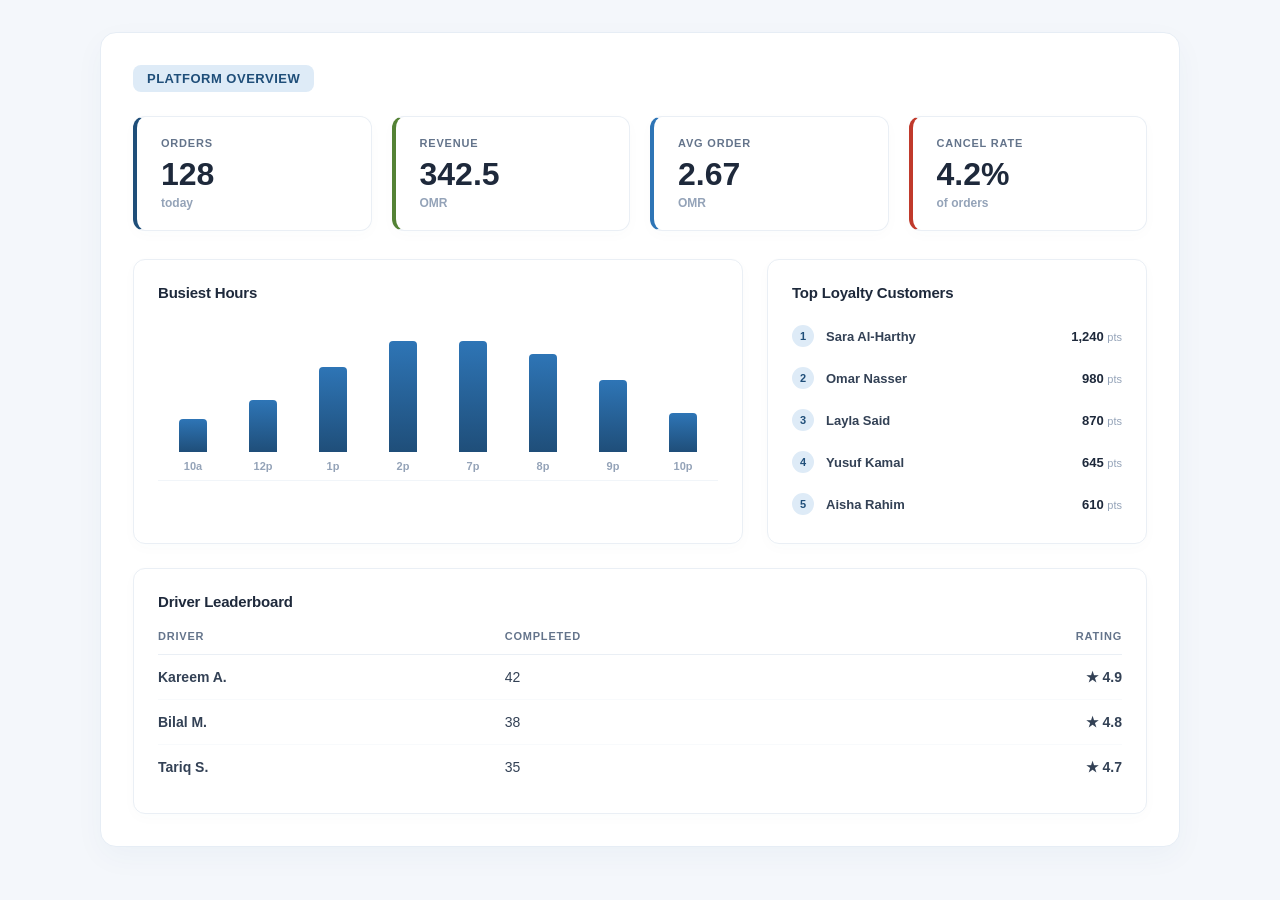
==== HTML/admin.html @ c87cc89e "adding html and css file" ====
<!DOCTYPE html>
<html lang="en">
<head>
    <meta charset="UTF-8">
    <meta name="viewport" content="width=device-width, initial-scale=1.0">
    <title>Admin Dashboard - Codeline Eats</title>
    <link rel="stylesheet" href="style.css">
</head>
<body class="admin-body">


    <main class="container admin-container">
        <div class="endpoint-badge">Platform Overview</div>
        <section class="metrics-grid">
            <div class="metric-card metric-card--orders">
                <span class="metric-title">ORDERS</span>
                <div class="metric-value-row">
                    <span class="metric-number">128</span>
                </div>
                <span class="metric-sub">today</span>
            </div>

            <div class="metric-card metric-card--revenue">
                <span class="metric-title">REVENUE</span>
                <div class="metric-value-row">
                    <span class="metric-number">342.5</span>
                </div>
                <span class="metric-sub">OMR</span>
            </div>

            <div class="metric-card metric-card--avg">
                <span class="metric-title">AVG ORDER</span>
                <div class="metric-value-row">
                    <span class="metric-number">2.67</span>
                </div>
                <span class="metric-sub">OMR</span>
            </div>

            <div class="metric-card metric-card--cancel">
                <span class="metric-title">CANCEL RATE</span>
                <div class="metric-value-row">
                    <span class="metric-number">4.2%</span>
                </div>
                <span class="metric-sub">of orders</span>
            </div>
        </section>

        <section class="dashboard-mid-grid">
            
            <div class="admin-panel busiest-panel">
                <h3 class="panel-title">Busiest Hours</h3>
                <div class="bar-chart-container">
                    <div class="bar-column">
                        <div class="bar-fill" style="height: 25%;"></div>
                        <span class="bar-label">10a</span>
                    </div>
                    <div class="bar-column">
                        <div class="bar-fill" style="height: 40%;"></div>
                        <span class="bar-label">12p</span>
                    </div>
                    <div class="bar-column">
                        <div class="bar-fill" style="height: 65%;"></div>
                        <span class="bar-label">1p</span>
                    </div>
                    <div class="bar-column">
                        <div class="bar-fill" style="height: 85%;"></div>
                        <span class="bar-label">2p</span>
                    </div>
                    <div class="bar-column">
                        <div class="bar-fill" style="height: 90%;"></div>
                        <span class="bar-label">7p</span>
                    </div>
                    <div class="bar-column">
                        <div class="bar-fill" style="height: 75%;"></div>
                        <span class="bar-label">8p</span>
                    </div>
                    <div class="bar-column">
                        <div class="bar-fill" style="height: 55%;"></div>
                        <span class="bar-label">9p</span>
                    </div>
                    <div class="bar-column">
                        <div class="bar-fill" style="height: 30%;"></div>
                        <span class="bar-label">10p</span>
                    </div>
                </div>
            </div>

            <div class="admin-panel loyalty-panel">
                <h3 class="panel-title">Top Loyalty Customers</h3>
                <ul class="loyalty-list">
                    <li class="loyalty-row">
                        <div class="customer-info">
                            <span class="rank-badge">1</span>
                            <span class="customer-name">Sara Al-Harthy</span>
                        </div>
                        <span class="loyalty-points">1,240 <span class="pts-lbl">pts</span></span>
                    </li>
                    <li class="loyalty-row">
                        <div class="customer-info">
                            <span class="rank-badge">2</span>
                            <span class="customer-name">Omar Nasser</span>
                        </div>
                        <span class="loyalty-points">980 <span class="pts-lbl">pts</span></span>
                    </li>
                    <li class="loyalty-row">
                        <div class="customer-info">
                            <span class="rank-badge">3</span>
                            <span class="customer-name">Layla Said</span>
                        </div>
                        <span class="loyalty-points">870 <span class="pts-lbl">pts</span></span>
                    </li>
                    <li class="loyalty-row">
                        <div class="customer-info">
                            <span class="rank-badge">4</span>
                            <span class="customer-name">Yusuf Kamal</span>
                        </div>
                        <span class="loyalty-points">645 <span class="pts-lbl">pts</span></span>
                    </li>
                    <li class="loyalty-row">
                        <div class="customer-info">
                            <span class="rank-badge">5</span>
                            <span class="customer-name">Aisha Rahim</span>
                        </div>
                        <span class="loyalty-points">610 <span class="pts-lbl">pts</span></span>
                    </li>
                </ul>
            </div>

        </section>

        <section class="admin-panel leaderboard-panel">
            <h3 class="panel-title">Driver Leaderboard</h3>
            <table class="leaderboard-table">
                <thead>
                    <tr>
                        <th>DRIVER</th>
                        <th>COMPLETED</th>
                        <th>RATING</th>
                    </tr>
                </thead>
                <tbody>
                    <tr>
                        <td class="driver-name-cell">Kareem A.</td>
                        <td>42</td>
                        <td class="rating-cell">★ 4.9</td>
                    </tr>
                    <tr>
                        <td class="driver-name-cell">Bilal M.</td>
                        <td>38</td>
                        <td class="rating-cell">★ 4.8</td>
                    </tr>
                    <tr>
                        <td class="driver-name-cell">Tariq S.</td>
                        <td>35</td>
                        <td class="rating-cell">★ 4.7</td>
                    </tr>
                </tbody>
            </table>
        </section>
    </main>

</body>
</html>
---- HTML/style.css ----
/* ==========================================================================
   CODELINE EATS - DESIGN TOKENS & CORE RESET
   ========================================================================== */
* { 
    box-sizing: border-box; 
    margin: 0; 
    padding: 0; 
    font-family: -apple-system, BlinkMacSystemFont, "Segoe UI", Roboto, sans-serif; 
}

:root {
    /* Color Palette Scale Alignment */
    --brand: #1F4E79;
    --brand-mid: #2E7586;
    --brand-tint: #DEEBF7;
    --accent: #C55A11;
    --success: #548235;
    --danger: #C0392B;
    --ink: #222222;
    --muted: #595959;
    --surface: #FFFFFF;
    --bg: #F4F7FB;

    /* Typographic Weights Scale */
    --fs-h1: 34px;
    --fs-h2: 26px;
    --fs-h3: 20px;
    --fs-body-lg: 16px;
    --fs-body: 14px;
    --fs-cap: 12px;

    /* Global Control Radii */
    --radius-lg: 16px;
    --radius: 12px;
    --radius-sm: 8px;
    --radius-pill: 999px;
}

body { 
    background-color: var(--bg); 
    color: var(--ink); 
    padding-bottom: 60px; 
}

.container { 
    max-width: 1200px; 
    margin: 0 auto; 
    padding: 0 20px; 
}

/* ==========================================================================
   HEADER BRAND BAR COMPONENT
   ========================================================================== */
.app-header { 
    background-color: var(--brand); 
    color: var(--surface); 
    padding: 16px 0; 
    box-shadow: 0 2px 8px rgba(0,0,0,0.1); 
}

.app-header__wrapper { 
    display: flex; 
    align-items: center; 
    justify-content: space-between; 
    gap: 20px; 
}

.app-header__brand { 
    display: flex; 
    align-items: center; 
    gap: 10px; 
}

.app-header__logo-icon { 
    font-size: var(--fs-h2); 
}

.app-header__title { 
    font-size: var(--fs-h3); 
    font-weight: 700; 
}

/* Header Contextual Search Elements */
.header-search-box { 
    position: relative; 
    flex: 1; 
    max-width: 480px; 
    display: flex; 
    align-items: center; 
}

.header-search-input { 
    width: 100%; 
    background: var(--surface); 
    border: none; 
    border-radius: var(--radius-sm); 
    padding: 12px 16px 12px 40px; 
    font-size: var(--fs-body); 
    color: var(--ink); 
}

.search-icon { 
    position: absolute; 
    left: 14px; 
    color: var(--muted); 
    font-size: var(--fs-body); 
}

.app-header__meta { 
    display: flex; 
    align-items: center; 
    gap: 20px; 
}

.location-badge { 
    display: flex; 
    align-items: center; 
    gap: 6px; 
    font-weight: 600; 
    font-size: var(--fs-body); 
}

.user-avatar { 
    width: 36px; 
    height: 36px; 
    background: rgba(255,255,255,0.2); 
    border-radius: var(--radius-pill); 
    display: flex; 
    align-items: center; 
    justify-content: center; 
    font-size: var(--fs-body-lg); 
}

/* ==========================================================================
   CUISINE CHIPS FILTER STRIP
   ========================================================================== */
.filters-container { 
    margin: 24px 0; 
}

.filters-row { 
    display: flex; 
    gap: 12px; 
    overflow-x: auto; 
    padding-bottom: 4px; 
}

.chip { 
    background: var(--surface); 
    color: var(--ink); 
    border: 1px solid #E0E6ED; 
    border-radius: var(--radius-pill); 
    padding: 8px 18px; 
    font-size: var(--fs-body); 
    font-weight: 500; 
    cursor: pointer; 
    white-space: nowrap; 
}

.chip--active { 
    background: var(--brand); 
    color: var(--surface); 
    border-color: var(--brand); 
    font-weight: 600; 
}

/* ==========================================================================
   RESTAURANT GRID & CARDS SYSTEM
   ========================================================================== */
.restaurant-grid { 
    display: grid; 
    grid-template-columns: repeat(auto-fill, minmax(260px, 1fr)); 
    gap: 24px; 
}

.restaurant-card { 
    background: var(--surface); 
    border-radius: var(--radius); 
    overflow: hidden; 
    border: 1px solid #E6EDF5; 
    display: flex; 
    flex-direction: column; 
    box-shadow: 0 4px 12px rgba(0,0,0,0.02); 
}

/* Diagonal Stripe Background Mockup Cover Visual Patterns */
.restaurant-card__cover { 
    height: 130px; 
    position: relative; 
    padding: 12px; 
    display: flex; 
    justify-content: flex-end; 
    align-items: flex-start; 
}

.pattern-coral {
    background: repeating-linear-gradient(45deg, #fceae8, #fceae8 10px, #fbe3e0 10px, #fbe3e0 20px);
}
.pattern-blue {
    background: repeating-linear-gradient(45deg, #eaf2f8, #eaf2f8 10px, #deebf7 10px, #deebf7 20px);
}
.pattern-tan {
    background: repeating-linear-gradient(45deg, #fbf5e8, #fbf5e8 10px, #f7ebd3 10px, #f7ebd3 20px);
}
.pattern-mint {
    background: repeating-linear-gradient(45deg, #ebf7f2, #ebf7f2 10px, #def2e8 10px, #def2e8 20px);
}
.pattern-green {
    background: repeating-linear-gradient(45deg, #edf7ec, #edf7ec 10px, #e2f0d9 10px, #e2f0d9 20px);
}

.status-badge { 
    font-size: var(--fs-cap); 
    font-weight: 600; 
    padding: 4px 10px; 
    border-radius: var(--radius-pill); 
}

.status-badge--open { 
    background-color: #E2F0D9; 
    color: var(--success); 
}

.status-badge--paused { 
    background-color: #EDEDED; 
    color: var(--muted); 
}

/* Card Content Details Layout */
.restaurant-card__body { 
    padding: 16px; 
    display: flex; 
    flex-direction: column; 
    flex: 1; 
}

.title-row { 
    display: flex; 
    justify-content: space-between; 
    align-items: center; 
    margin-bottom: 6px; 
}

.title-row h3 { 
    font-size: var(--fs-body-lg); 
    font-weight: 700; 
    color: var(--ink); 
}

.rating { 
    font-size: var(--fs-body); 
    font-weight: 600; 
    color: #F1C40F; 
}

.cuisine-tag { 
    background: var(--brand-tint); 
    color: var(--brand); 
    font-size: var(--fs-cap); 
    font-weight: 500; 
    padding: 2px 8px; 
    border-radius: var(--radius-pill); 
    width: fit-content; 
    margin-bottom: 16px; 
}

/* Metric Display Rows formatting */
.metrics-row { 
    display: flex; 
    gap: 24px; 
    margin-bottom: 16px; 
}

.metric-field { 
    display: flex; 
    flex-direction: column; 
}

.metric-label { 
    font-size: 11px; 
    color: var(--muted); 
    margin-bottom: 2px; 
}

.metric-value { 
    font-size: var(--fs-body); 
    font-weight: 700; 
    color: var(--ink); 
}

/* ==========================================================================
   BUTTONS & ACTION HANDLERS
   ========================================================================== */
.btn { 
    width: 100%; 
    border: none; 
    padding: 10px 0; 
    border-radius: var(--radius-sm); 
    font-size: var(--fs-body); 
    font-weight: 600; 
    text-align: center; 
    cursor: pointer; 
    text-decoration: none; 
    display: block; 
}

.btn--primary { 
    background-color: var(--brand); 
    color: var(--surface); 
}

.btn--disabled { 
    background-color: #EAECEE; 
    color: var(--muted); 
    cursor: not-allowed; 
}

/* ==========================================================================
   ADAPTIVE SCREEN RESPONSIVENESS MEDIA QUERIES
   ========================================================================== */
@media (max-width: 768px) {
    .app-header__wrapper { 
        flex-direction: column; 
        align-items: stretch; 
    }
    .header-search-box { 
        max-width: 100%; 
    }
}
/* ==========================================================================
   PAGE 2: MODERNIZED RESTAURANT MENU AND BASKET SUMMARY
   ========================================================================== */

/* 1. Header Information Context Block Elements Styling */
.menu-header {
    background-color: var(--surface);
    padding: 24px 0;
    border-bottom: 1px solid #EAEFF5;
    box-shadow: 0 4px 12px rgba(0, 0, 0, 0.01);
}

.menu-header__wrapper {
    display: flex;
    align-items: center;
    gap: var(--space-4);
}

.back-btn {
    width: 40px;
    height: 40px;
    background: var(--surface);
    border: 1px solid #E2E8F0;
    border-radius: var(--radius-sm);
    display: flex;
    align-items: center;
    justify-content: center;
    cursor: pointer;
    font-size: var(--fs-body-lg);
    font-weight: bold;
    color: var(--brand);
    transition: all 0.2s ease;
}

.back-btn:hover {
    background-color: var(--brand-tint);
    border-color: var(--brand);
    transform: translateX(-2px);
}

.restaurant-meta h1 {
    font-size: 24px;
    font-weight: 800;
    margin-bottom: 4px;
    color: var(--ink);
    letter-spacing: -0.5px;
}

.restaurant-meta p {
    font-size: var(--fs-body);
    color: var(--muted);
    font-weight: 500;
}

.star-rating {
    color: #FFB300;
    font-weight: 700;
}

/* 2. Workspace Layout Split Screen Grid */
.workspace-grid {
    display: grid;
    grid-template-columns: 1fr 380px;
    gap: var(--space-5);
    margin-top: 32px;
    align-items: start;
}

.section-title {
    font-size: var(--fs-cap);
    font-weight: 800;
    letter-spacing: 1.5px;
    color: var(--brand);
    margin-bottom: var(--space-4);
    text-transform: uppercase;
    position: relative;
    padding-left: 12px;
}

.section-title::before {
    content: '';
    position: absolute;
    left: 0;
    top: 2px;
    bottom: 2px;
    width: 3px;
    background-color: var(--brand);
    border-radius: var(--radius-pill);
}

/* 3. Horizontal Grid Combos Display Cards Layout */
.combos-grid {
    display: grid;
    grid-template-columns: repeat(2, 1fr);
    gap: var(--space-4);
    margin-bottom: 40px;
}

.combo-card {
    background: var(--surface);
    border: 1px solid #EAEFF5;
    border-radius: var(--radius-lg);
    padding: var(--space-4);
    display: flex;
    gap: var(--space-4);
    box-shadow: 0 4px 20px rgba(31, 78, 121, 0.02);
    transition: transform 0.2s ease, box-shadow 0.2s ease;
}

.combo-card:hover {
    transform: translateY(-2px);
    box-shadow: 0 6px 24px rgba(31, 78, 121, 0.06);
}

.item-thumb {
    width: 72px;
    height: 72px;
    border-radius: var(--radius);
    flex-shrink: 0;
}

.pattern-diagonal {
    background: repeating-linear-gradient(45deg, #FCEAE8, #FCEAE8 8px, #FADBD8 8px, #FADBD8 16px);
}

.pattern-tan {
    background: repeating-linear-gradient(45deg, #FBF5E8, #FBF5E8 8px, #F7EBD3 8px, #F7EBD3 16px);
}

.item-details {
    display: flex;
    flex-direction: column;
    flex-grow: 1;
}

.item-details h4 {
    font-size: 16px;
    font-weight: 700;
    color: var(--ink);
    margin-bottom: 4px;
}

.item-details p {
    font-size: 13px;
    color: var(--muted);
    margin-bottom: var(--space-3);
    line-height: 1.4;
    flex-grow: 1;
}

.price-row {
    display: flex;
    justify-content: space-between;
    align-items: center;
}

.price-tag {
    font-size: 16px;
    font-weight: 800;
    color: var(--accent);
}

.price-tag .currency {
    font-size: var(--fs-cap);
    font-weight: 500;
}

.btn-add {
    background: var(--brand-tint);
    color: var(--brand);
    border: 1px solid transparent;
    padding: 8px 16px;
    border-radius: var(--radius-sm);
    font-size: var(--fs-body);
    font-weight: 700;
    cursor: pointer;
    transition: all 0.2s ease;
}

.btn-add:hover {
    background-color: var(--brand);
    color: var(--surface);
    box-shadow: 0 4px 12px rgba(31, 78, 121, 0.15);
}

/* 4. Vertical List Stack Item Menu Component */
.menu-stack {
    display: flex;
    flex-direction: column;
    background-color: var(--surface);
    border-radius: var(--radius-lg);
    overflow: hidden;
    border: 1px solid #EAEFF5;
    box-shadow: 0 4px 20px rgba(31, 78, 121, 0.02);
}

.menu-row {
    padding: var(--space-4);
    display: flex;
    align-items: center;
    gap: var(--space-4);
    border-bottom: 1px solid #F1F5F9;
    transition: background-color 0.15s ease;
}

.menu-row:last-child {
    border-bottom: none;
}

.menu-row:hover {
    background-color: #FAFCFF;
}

.menu-row--disabled {
    background-color: #FAFAFA;
}

.menu-row--disabled .menu-row__info,
.menu-row--disabled .menu-row__price {
    opacity: 0.5;
}

.menu-row__thumb {
    width: 48px;
    height: 48px;
    border-radius: var(--radius-sm);
    background: repeating-linear-gradient(45deg, #EAF2F8, #EAF2F8 6px, #DEEBF7 6px, #DEEBF7 12px);
    flex-shrink: 0;
}

.menu-row__info {
    flex-grow: 1;
}

.menu-row__info h4 {
    font-size: 16px;
    font-weight: 700;
    color: var(--ink);
    margin-bottom: 4px;
    display: flex;
    align-items: center;
    gap: var(--space-2);
}

.menu-row__info p {
    font-size: 13px;
    color: var(--muted);
}

.veg-indicator {
    color: var(--success);
    font-size: 11px;
    font-weight: 700;
    background: #E2F0D9;
    padding: 2px 6px;
    border-radius: 4px;
}

.menu-row__price {
    font-size: 16px;
    font-weight: 800;
    color: var(--ink);
    text-align: right;
    min-width: 80px;
    font-variant-numeric: tabular-nums;
    margin-right: var(--space-2);
}

/* 5. Item Metric Adjustment Inline Stepper Component */
.stepper {
    display: flex;
    align-items: center;
    background: var(--brand);
    color: var(--surface);
    border-radius: var(--radius-sm);
    box-shadow: 0 4px 12px rgba(31, 78, 121, 0.2);
}

.stepper-btn {
    background: none;
    border: none;
    color: var(--surface);
    width: 32px;
    height: 36px;
    font-size: 16px;
    font-weight: bold;
    cursor: pointer;
    transition: background-color 0.2s ease;
}

.stepper-btn:hover {
    background-color: rgba(255, 255, 255, 0.15);
}

.stepper-value {
    font-size: var(--fs-body);
    font-weight: 700;
    min-width: 20px;
    text-align: center;
    font-variant-numeric: tabular-nums;
}

.btn-out {
    background: #F1F5F9;
    color: #94A3B8;
    border: none;
    padding: 8px 14px;
    border-radius: var(--radius-sm);
    font-size: var(--fs-cap);
    font-weight: 700;
    cursor: not-allowed;
}

/* 6. Premium Sidebar Basket Container Components */
.cart-card {
    background: var(--surface);
    border: 1px solid #EAEFF5;
    border-radius: var(--radius-lg);
    padding: var(--space-5);
    box-shadow: 0 10px 30px rgba(31, 78, 121, 0.04);
    position: sticky;
    top: 32px;
}

.cart-title-bar {
    display: flex;
    justify-content: space-between;
    align-items: center;
    margin-bottom: var(--space-4);
    padding-bottom: var(--space-3);
    border-bottom: 2px solid var(--bg);
}

.cart-title-bar h2 {
    font-size: 18px;
    font-weight: 800;
    color: var(--ink);
    letter-spacing: -0.3px;
}

.cart-count {
    background: var(--accent);
    color: var(--surface);
    font-size: var(--fs-cap);
    font-weight: 700;
    width: 22px;
    height: 22px;
    border-radius: var(--radius-pill);
    display: flex;
    align-items: center;
    justify-content: center;
}

.cart-items-list {
    display: flex;
    flex-direction: column;
    gap: var(--space-4);
    margin-bottom: var(--space-4);
}

.cart-line-row {
    display: flex;
    justify-content: space-between;
    align-items: center;
    font-size: var(--fs-body);
}

.cart-item-meta h5 {
    font-size: var(--fs-body-lg);
    font-weight: 700;
    color: var(--ink);
    margin-bottom: 2px;
}

.cart-item-meta p {
    font-size: var(--fs-cap);
    color: var(--muted);
    font-weight: 500;
}

.cart-qty-val {
    font-size: var(--fs-body);
    font-weight: 700;
    color: var(--brand);
    background-color: var(--brand-tint);
    padding: 2px 6px;
    border-radius: 4px;
    margin-right: var(--space-3);
    font-variant-numeric: tabular-nums;
}

.cart-line-total {
    font-size: var(--fs-body-lg);
    font-weight: 700;
    color: var(--ink);
    min-width: 65px;
    text-align: right;
    display: inline-block;
    font-variant-numeric: tabular-nums;
}

.summary-divider {
    border: none;
    border-top: 1px solid #E2E8F0;
    margin: var(--space-3) 0;
}

.summary-divider--dashed {
    border-top: 2px dashed #E2E8F0;
    margin: var(--space-4) 0;
}

.ledger-row {
    display: flex;
    justify-content: space-between;
    font-size: var(--fs-body);
    color: var(--muted);
    margin-bottom: var(--space-2);
    font-weight: 500;
}

.ledger-row span:last-child {
    font-variant-numeric: tabular-nums;
}

.ledger-row--total {
    font-size: var(--fs-body-lg);
    font-weight: 700;
    color: var(--ink);
    margin-top: var(--space-1);
}

.ledger-row--total .total-val {
    font-size: 20px;
    color: var(--ink);
    font-weight: 900;
    font-variant-numeric: tabular-nums;
}

.btn-order {
    width: 100%;
    background: var(--accent);
    color: var(--surface);
    border: none;
    padding: 16px 0;
    border-radius: var(--radius);
    font-size: 16px;
    font-weight: 700;
    cursor: pointer;
    margin-bottom: var(--space-3);
    box-shadow: 0 4px 14px rgba(197, 90, 17, 0.25);
    transition: all 0.2s ease;
}

.btn-order:hover {
    background-color: #A64B0E;
    transform: translateY(-1px);
    box-shadow: 0 6px 20px rgba(197, 90, 17, 0.35);
}

.btn-order:active {
    transform: translateY(1px);
}

.min-order-status {
    text-align: center;
    font-size: var(--fs-cap);
    font-weight: 700;
    color: var(--success);
    background-color: #E2F0D9;
    padding: 6px;
    border-radius: var(--radius-sm);
}

/* 7. Viewport Media Queries Layout Overrides */
@media (max-width: 992px) {
    .workspace-grid {
        grid-template-columns: 1fr;
        gap: var(--space-5);
    }
    .cart-card {
        position: static;
    }
}

@media (max-width: 576px) {
    .combos-grid {
        grid-template-columns: 1fr;
    }
    .menu-row {
        flex-wrap: wrap;
    }
    .stepper, .btn-add, .btn-out {
        margin-left: auto;
        margin-top: var(--space-2);
        width: 100%;
        justify-content: center;
    }
    .stepper-btn {
        flex-grow: 1;
    }
}

/* ==========================================================================
   PAGE 3: ORDER STATUS TRACKING SPECIFIC COMPONENTS
   ========================================================================== */

/* Main workspace context layout wrapper defaults alignment */
.tracking-body {
    background-color: #F4F7FB;
    padding: 40px 0;
}

.tracking-container {
    background: #FFFFFF;
    border-radius: 16px;
    border: 1px solid #E6EDF5;
    box-shadow: 0 10px 30px rgba(31, 78, 121, 0.04);
    padding: 0;
    overflow: hidden;
    max-width: 1000px;
}

/* 1. Header Profile & Timer Badge UI block */
.tracking-header {
    display: flex;
    justify-content: space-between;
    align-items: center;
    padding: 32px 40px;
    border-bottom: 1px solid #F1F5F9;
}

.order-id-label {
    font-size: 12px;
    font-weight: 700;
    color: #94A3B8;
    letter-spacing: 1px;
    display: block;
    margin-bottom: 4px;
}

.restaurant-name {
    font-size: 28px;
    font-weight: 800;
    color: #1F4E79;
    letter-spacing: -0.5px;
}

/* ETA Timer Count Display Card block */
.eta-badge {
    background-color: #DEEBF7;
    border-radius: 12px;
    padding: 12px 24px;
    text-align: center;
    min-width: 140px;
}

.eta-label {
    font-size: 11px;
    font-weight: 700;
    color: #1F4E79;
    letter-spacing: 0.5px;
    display: block;
    margin-bottom: 2px;
}

.eta-timer {
    font-size: 32px;
    font-weight: 800;
    color: #1F4E79;
    font-variant-numeric: tabular-nums;
    line-height: 1.1;
}

/* 2. Horizontal Timeline Track Sequence Elements UI rules */
.timeline-container {
    padding: 50px 60px 40px 60px;
    position: relative;
    border-bottom: 1px solid #F1F5F9;
}

.timeline-progress-line {
    position: absolute;
    top: 62px;
    left: 110px;
    right: 110px;
    height: 4px;
    background-color: #E2E8F0;
    z-index: 1;
    border-radius: 2px;
}

.timeline-progress-fill {
    position: absolute;
    top: 0;
    left: 0;
    height: 100%;
    background-color: #1F4E79;
    border-radius: 2px;
}

.timeline-steps-wrapper {
    display: flex;
    justify-content: space-between;
    position: relative;
    z-index: 2;
}

.timeline-node {
    display: flex;
    flex-direction: column;
    align-items: center;
    text-align: center;
    width: 120px;
}

.node-circle {
    width: 28px;
    height: 28px;
    border-radius: 50%;
    background-color: #FFFFFF;
    border: 4px solid #D1D5DB;
    margin-bottom: 12px;
    transition: all 0.3s ease;
}

.node-label {
    font-size: 12px;
    font-weight: 700;
    color: #64748B;
    margin-bottom: 4px;
    letter-spacing: 0.3px;
}

.node-time {
    font-size: 12px;
    font-weight: 500;
    color: #94A3B8;
}

/* Timeline Custom Progressive Modifiers Node States */
.step--completed .node-circle {
    background-color: #1F4E79;
    border-color: #1F4E79;
}
.step--completed .node-label {
    color: #1F4E79;
}

.step--active .node-circle {
    background-color: #FFFFFF;
    border-color: #1F4E79;
    box-shadow: 0 0 0 4px rgba(31, 78, 121, 0.15);
}
.step--active .node-label {
    color: #1F4E79;
    font-weight: 800;
}

/* 3. Bottom Grid Row Matrix details formatting definitions */
.tracking-details-grid {
    display: grid;
    grid-template-columns: 1fr 1px 1fr;
    background-color: #FFFFFF;
}

/* Synthesizing the split grid vertical dividing line accurately */
.tracking-details-grid > .details-panel:first-child {
    border-right: 1px solid #F1F5F9;
}

.details-panel {
    padding: 40px;
}

.panel-heading {
    font-size: 12px;
    font-weight: 800;
    letter-spacing: 1px;
    color: #64748B;
    margin-bottom: 24px;
    text-transform: uppercase;
}

/* Left panel receipt rows details formatting */
.receipt-list {
    display: flex;
    flex-direction: column;
    gap: 16px;
    margin-bottom: 24px;
}

.receipt-row {
    display: flex;
    justify-content: space-between;
    font-size: 15px;
    font-weight: 500;
    color: #334155;
}

.qty-multiply {
    color: #94A3B8;
    font-size: 13px;
    margin-left: 4px;
}

.item-cost {
    font-weight: 700;
    color: #1E293B;
    font-variant-numeric: tabular-nums;
}

.receipt-total-row {
    display: flex;
    justify-content: space-between;
    align-items: center;
    padding-top: 20px;
    border-top: 1px dashed #E2E8F0;
    font-size: 16px;
    font-weight: 800;
    color: #1E293B;
}

.total-currency {
    font-size: 18px;
    font-weight: 900;
    color: #1F4E79;
}

/* Right Panel Driver specific metadata rules */
.driver-profile-card {
    display: flex;
    align-items: center;
    gap: 16px;
    margin-bottom: 28px;
}

.driver-avatar-placeholder {
    width: 48px;
    height: 48px;
    background-color: #DEEBF7;
    border-radius: 50%;
    display: flex;
    align-items: center;
    justify-content: center;
    font-size: 22px;
}

.driver-info-meta h4 {
    font-size: 16px;
    font-weight: 700;
    color: #1E293B;
    margin-bottom: 2px;
}

.vehicle-plate {
    font-size: 13px;
    font-weight: 600;
    color: #64748B;
}

.driver-status-row {
    display: flex;
    align-items: center;
    gap: 16px;
    font-size: 14px;
    font-weight: 600;
    color: #64748B;
}

.badge-status-pill {
    background-color: #DEEBF7;
    color: #1F4E79;
    padding: 6px 16px;
    border-radius: 20px;
    font-size: 13px;
    font-weight: 700;
}

/* Responsive Overrides Media Viewports query layers */
@media (max-width: 768px) {
    .tracking-details-grid {
        grid-template-columns: 1fr;
    }
    .tracking-details-grid > .details-panel:first-child {
        border-right: none;
        border-bottom: 1px solid #F1F5F9;
    }
    .timeline-container {
        padding: 40px 20px;
    }
    .timeline-progress-line {
        left: 50px;
        right: 50px;
    }
    .timeline-node {
        width: 80px;
    }
    .node-label {
        font-size: 10px;
    }
    .tracking-header {
        flex-direction: column;
        align-items: flex-start;
        gap: 16px;
    }
    .eta-badge {
        width: 100%;
    }
}

/* ==========================================================================
   ADMIN DASHBOARD SPECIFIC COMPONENTS
   ========================================================================== */

.admin-body {
    background-color: #F4F7FB;
    padding: 32px 0;
}

.admin-container {
    background: #FFFFFF;
    border-radius: 16px;
    border: 1px solid #E6EDF5;
    box-shadow: 0 10px 30px rgba(31, 78, 121, 0.04);
    padding: 32px;
    max-width: 1100px;
}

/* 1. Metrics Grid (Top 4 Cards) */
.metrics-grid {
    display: grid;
    grid-template-columns: repeat(4, 1fr);
    gap: 20px;
    margin-bottom: 28px;
}

.metric-card {
    background: #FFFFFF;
    border: 1px solid #EAEFF5;
    border-radius: 12px;
    padding: 20px 24px;
    box-shadow: 0 4px 15px rgba(31, 78, 121, 0.02);
    border-left-width: 4px;
}

.metric-card--orders { border-left-color: #1F4E79; }
.metric-card--revenue { border-left-color: #548235; }
.metric-card--avg { border-left-color: #2E75B6; }
.metric-card--cancel { border-left-color: #C0392B; }

.metric-title {
    font-size: 11px;
    font-weight: 800;
    color: #64748B;
    letter-spacing: 0.8px;
    display: block;
    margin-bottom: 8px;
}

.metric-value-row {
    display: flex;
    align-items: baseline;
    gap: 6px;
}

.metric-number {
    font-size: 32px;
    font-weight: 900;
    color: #1E293B;
    line-height: 1.1;
    font-variant-numeric: tabular-nums;
}

.metric-sub {
    font-size: 12px;
    font-weight: 600;
    color: #94A3B8;
    margin-top: 4px;
    display: block;
}

/* 2. Middle Grid (Busiest Hours & Loyalty) */
.dashboard-mid-grid {
    display: grid;
    grid-template-columns: 1fr 380px;
    gap: 24px;
    margin-bottom: 24px;
}

.admin-panel {
    background: #FFFFFF;
    border: 1px solid #EAEFF5;
    border-radius: 12px;
    padding: 24px;
    box-shadow: 0 4px 15px rgba(31, 78, 121, 0.02);
}

.panel-title {
    font-size: 15px;
    font-weight: 800;
    color: #1E293B;
    margin-bottom: 20px;
    letter-spacing: -0.2px;
}

/* Bar Chart Styles */
.bar-chart-container {
    display: flex;
    justify-content: space-between;
    align-items: flex-end;
    height: 160px;
    padding-top: 20px;
    padding-bottom: 8px;
    border-bottom: 1px solid #F1F5F9;
}

.bar-column {
    display: flex;
    flex-direction: column;
    align-items: center;
    flex: 1;
    height: 100%;
    justify-content: flex-end;
}

.bar-fill {
    width: 28px;
    background: linear-gradient(180deg, #2E75B6 0%, #1F4E79 100%);
    border-radius: 4px 4px 0 0;
    transition: height 0.3s ease;
}

.bar-label {
    font-size: 11px;
    font-weight: 600;
    color: #94A3B8;
    margin-top: 8px;
}

/* Top Loyalty Customers List */
.loyalty-list {
    display: flex;
    flex-direction: column;
    gap: 12px;
    list-style: none;
    padding: 0;
    margin: 0;
}

.loyalty-row {
    display: flex;
    justify-content: space-between;
    align-items: center;
    font-size: 13px;
    padding: 4px 0;
}

.customer-info {
    display: flex;
    align-items: center;
    gap: 12px;
}

.rank-badge {
    width: 22px;
    height: 22px;
    background-color: #DEEBF7;
    color: #1F4E79;
    border-radius: 50%;
    font-size: 11px;
    font-weight: 700;
    display: flex;
    align-items: center;
    justify-content: center;
}

.customer-name {
    font-weight: 700;
    color: #334155;
}

.loyalty-points {
    font-weight: 800;
    color: #1E293B;
    font-variant-numeric: tabular-nums;
}

.pts-lbl {
    font-size: 11px;
    font-weight: 500;
    color: #94A3B8;
}

/* 3. Driver Leaderboard Table */
.leaderboard-table {
    width: 100%;
    border-collapse: collapse;
}

.leaderboard-table th {
    font-size: 11px;
    font-weight: 800;
    color: #64748B;
    letter-spacing: 0.8px;
    text-align: left;
    padding-bottom: 12px;
    border-bottom: 1px solid #EAEFF5;
}

.leaderboard-table th:nth-child(2),
.leaderboard-table td:nth-child(2) {
    text-align: left;
}

.leaderboard-table th:last-child,
.leaderboard-table td:last-child {
    text-align: right;
}

.leaderboard-table td {
    padding: 14px 0;
    font-size: 14px;
    border-bottom: 1px solid #F8FAFC;
    color: #334155;
}

.leaderboard-table tr:last-child td {
    border-bottom: none;
}

.driver-name-cell {
    font-weight: 700;
    color: #1E293B;
}

.rating-cell {
    color: #FFB300;
    font-weight: 700;
    font-variant-numeric: tabular-nums;
}

/* Responsive Viewports */
@media (max-width: 992px) {
    .metrics-grid {
        grid-template-columns: repeat(2, 1fr);
    }
    .dashboard-mid-grid {
        grid-template-columns: 1fr;
    }
}

@media (max-width: 576px) {
    .metrics-grid {
        grid-template-columns: 1fr;
    }
    .admin-container {
        padding: 16px;
    }
}

/* ==========================================================================
   ADMIN DASHBOARD CORE STYLES
   ========================================================================== */

.admin-body {
    background-color: #F4F7FB;
    font-family: system-ui, -apple-system, BlinkMacSystemFont, 'Segoe UI', Roboto, sans-serif;
    margin: 0;
    padding: 32px 0;
    color: #1E293B;
}

.container {
    width: 100%;
    max-width: 1080px;
    margin: 0 auto;
    padding: 0 16px;
    box-sizing: border-box;
}

.admin-container {
    background: #FFFFFF;
    border-radius: 16px;
    border: 1px solid #E6EDF5;
    box-shadow: 0 10px 30px rgba(31, 78, 121, 0.04);
    padding: 32px;
}

/* Endpoint / Context Badge */
.endpoint-badge {
    display: inline-block;
    background-color: #DEEBF7;
    color: #1F4E79;
    font-size: 13px;
    font-weight: 800;
    padding: 6px 14px;
    border-radius: 8px;
    letter-spacing: 0.5px;
    margin-bottom: 24px;
    text-transform: uppercase;
}

/* 1. Metrics Grid (Top 4 Cards) */
.metrics-grid {
    display: grid;
    grid-template-columns: repeat(4, 1fr);
    gap: 20px;
    margin-bottom: 28px;
}

.metric-card {
    background: #FFFFFF;
    border: 1px solid #EAEFF5;
    border-radius: 12px;
    padding: 20px 24px;
    box-shadow: 0 4px 15px rgba(31, 78, 121, 0.02);
    border-left-width: 4px;
    border-left-style: solid;
}

.metric-card--orders { border-left-color: #1F4E79; }
.metric-card--revenue { border-left-color: #548235; }
.metric-card--avg { border-left-color: #2E75B6; }
.metric-card--cancel { border-left-color: #C0392B; }

.metric-title {
    font-size: 11px;
    font-weight: 800;
    color: #64748B;
    letter-spacing: 0.8px;
    display: block;
    margin-bottom: 8px;
}

.metric-value-row {
    display: flex;
    align-items: baseline;
    gap: 6px;
}

.metric-number {
    font-size: 32px;
    font-weight: 900;
    color: #1E293B;
    line-height: 1.1;
    font-variant-numeric: tabular-nums;
}

.metric-sub {
    font-size: 12px;
    font-weight: 600;
    color: #94A3B8;
    margin-top: 4px;
    display: block;
}

/* 2. Middle Grid (Busiest Hours & Loyalty) */
.dashboard-mid-grid {
    display: grid;
    grid-template-columns: 1fr 380px;
    gap: 24px;
    margin-bottom: 24px;
}

.admin-panel {
    background: #FFFFFF;
    border: 1px solid #EAEFF5;
    border-radius: 12px;
    padding: 24px;
    box-shadow: 0 4px 15px rgba(31, 78, 121, 0.02);
}

.panel-title {
    font-size: 15px;
    font-weight: 800;
    color: #1E293B;
    margin-top: 0;
    margin-bottom: 20px;
    letter-spacing: -0.2px;
}

/* Bar Chart Styling */
.bar-chart-container {
    display: flex;
    justify-content: space-between;
    align-items: flex-end;
    height: 160px;
    padding-top: 20px;
    padding-bottom: 8px;
    border-bottom: 1px solid #F1F5F9;
}

.bar-column {
    display: flex;
    flex-direction: column;
    align-items: center;
    flex: 1;
    height: 100%;
    justify-content: flex-end;
}

.bar-fill {
    width: 28px;
    background: linear-gradient(180deg, #2E75B6 0%, #1F4E79 100%);
    border-radius: 4px 4px 0 0;
}

.bar-label {
    font-size: 11px;
    font-weight: 600;
    color: #94A3B8;
    margin-top: 8px;
}

/* Top Loyalty Customers List */
.loyalty-list {
    display: flex;
    flex-direction: column;
    gap: 12px;
    list-style: none;
    padding: 0;
    margin: 0;
}

.loyalty-row {
    display: flex;
    justify-content: space-between;
    align-items: center;
    font-size: 13px;
    padding: 4px 0;
}

.customer-info {
    display: flex;
    align-items: center;
    gap: 12px;
}

.rank-badge {
    width: 22px;
    height: 22px;
    background-color: #DEEBF7;
    color: #1F4E79;
    border-radius: 50%;
    font-size: 11px;
    font-weight: 700;
    display: flex;
    align-items: center;
    justify-content: center;
}

.customer-name {
    font-weight: 700;
    color: #334155;
}

.loyalty-points {
    font-weight: 800;
    color: #1E293B;
    font-variant-numeric: tabular-nums;
}

.pts-lbl {
    font-size: 11px;
    font-weight: 500;
    color: #94A3B8;
}

/* 3. Driver Leaderboard Table */
.leaderboard-table {
    width: 100%;
    border-collapse: collapse;
}

.leaderboard-table th {
    font-size: 11px;
    font-weight: 800;
    color: #64748B;
    letter-spacing: 0.8px;
    text-align: left;
    padding-bottom: 12px;
    border-bottom: 1px solid #EAEFF5;
}

.leaderboard-table th:nth-child(2),
.leaderboard-table td:nth-child(2) {
    text-align: left;
}

.leaderboard-table th:last-child,
.leaderboard-table td:last-child {
    text-align: right;
}

.leaderboard-table td {
    padding: 14px 0;
    font-size: 14px;
    border-bottom: 1px solid #F8FAFC;
    color: #334155;
}

.leaderboard-table tr:last-child td {
    border-bottom: none;
}

.driver-name-cell {
    font-weight: 700;
    color: #1E293B;
}

.rating-cell {
    color: #FFB300;
    font-weight: 700;
    font-variant-numeric: tabular-nums;
}

/* Responsive Viewports */
@media (max-width: 992px) {
    .metrics-grid {
        grid-template-columns: repeat(2, 1fr);
    }
    .dashboard-mid-grid {
        grid-template-columns: 1fr;
    }
}

@media (max-width: 576px) {
    .metrics-grid {
        grid-template-columns: 1fr;
    }
    .admin-container {
        padding: 16px;
    }
}
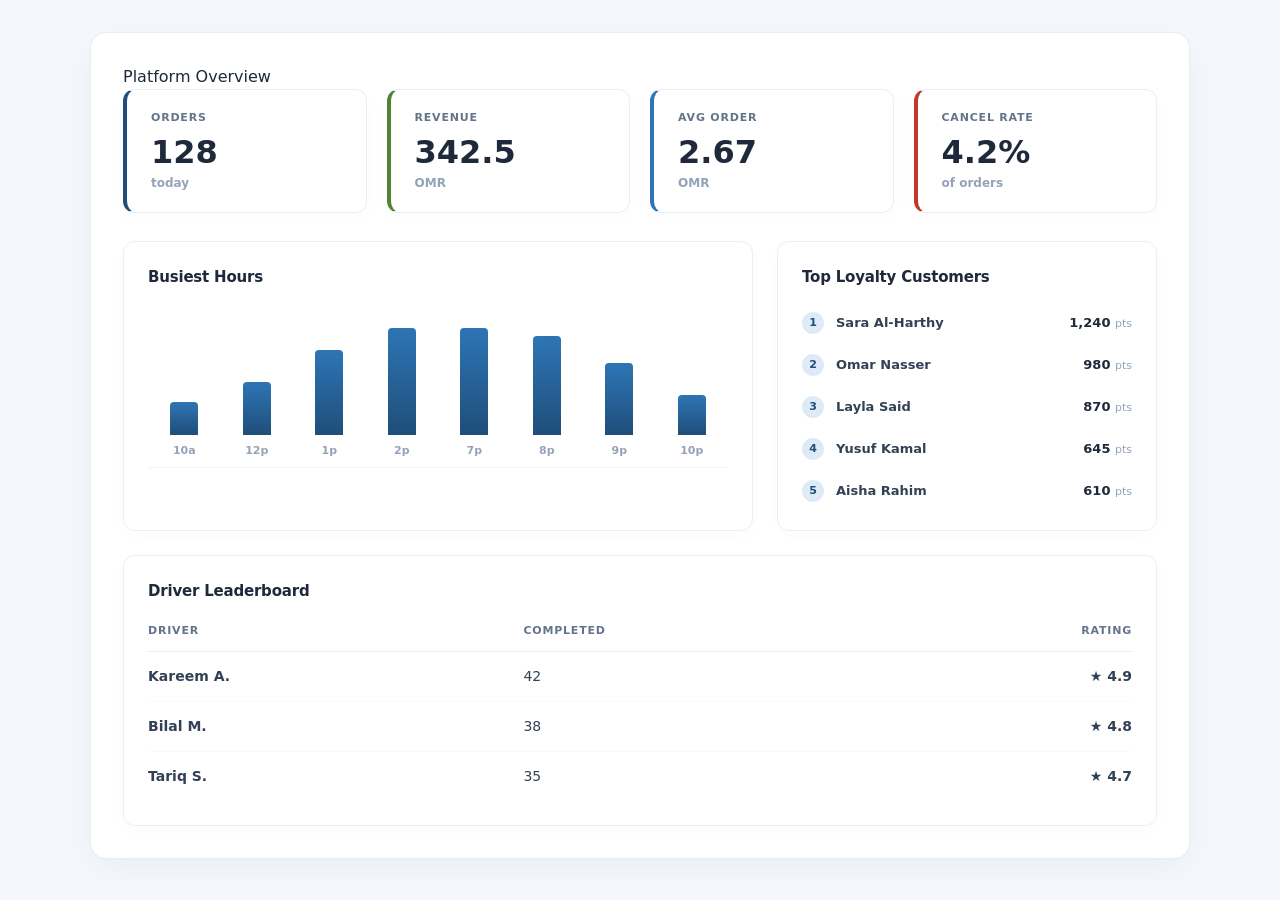
==== commit 54b9bf87: "adding html and css file" ====
--- a/HTML/admin.html
+++ b/HTML/admin.html
@@ -5,6 +5,7 @@
     <meta name="viewport" content="width=device-width, initial-scale=1.0">
     <title>Admin Dashboard - Codeline Eats</title>
     <link rel="stylesheet" href="style.css">
+    <script src="script.js" defer></script>
 </head>
 <body class="admin-body">
 
--- a/HTML/style.css
+++ b/HTML/style.css
@@ -1,337 +1,352 @@
+
+:root {
+    --brand: #1e3a8a;
+    --brand-tint: #eff6ff;
+    --surface: #ffffff;
+    --ink: #1f2937;
+    --muted: #6b7280;
+    --success: #22c55e;
+    --danger: #ef4444;
+    
+    /* Border Radius & Font Tokens */
+    --radius: 12px;
+    --radius-sm: 6px;
+    --radius-pill: 9999px;
+    --fs-h3: 1.5rem;
+    --fs-body-lg: 1.125rem;
+    --fs-body: 0.95rem;
+    --fs-cap: 0.75rem;
+}
+
+* {
+    box-sizing: border-box;
+    margin: 0;
+    padding: 0;
+}
+
+body {
+    font-family: system-ui, -apple-system, BlinkMacSystemFont, "Segoe UI", Roboto, Oxygen, Ubuntu, Cantarell, sans-serif;
+    background-color: var(--bg);
+    color: var(--ink);
+    line-height: 1.5;
+}
+
+.container {
+    max-width: 1120px;
+    margin: 0 auto;
+    padding: 0 var(--space-4);
+}
+
+/*Restaurant css*/
+
+.app-header {
+    background-color: var(--brand);
+    padding: 18px 0;
+    margin-bottom: 30px;
+    box-shadow: 0 4px 12px rgba(0, 0, 0, 0.08);
+}
+
+.app-header__wrapper {
+    display: flex;
+    justify-content: space-between;
+    align-items: center;
+    gap: 20px;
+}
+
+.app-header__brand {
+    display: flex;
+    align-items: center;
+    gap: 12px;
+}
+
+.brand-logo-img {
+    width: 40px;
+    height: 40px;
+    object-fit: contain;
+    display: block;
+}
+
+.app-header__title {
+    font-size: var(--fs-h3);
+    font-weight: 800;
+    color: var(--surface);
+    letter-spacing: -0.3px;
+    margin: 0;
+}
+
+/* Header Search Input */
+.header-search-box {
+    position: relative;
+    flex: 1;
+    max-width: 320px;
+}
+
+.search-icon {
+    position: absolute;
+    left: 12px;
+    top: 50%;
+    transform: translateY(-50%);
+    font-size: 14px;
+    opacity: 0.6;
+}
+
+.header-search-input {
+    width: 100%;
+    background-color: var(--surface);
+    border: none;
+    border-radius: var(--radius-pill);
+    padding: 9px 16px 9px 36px;
+    font-size: var(--fs-body);
+    color: var(--ink);
+    outline: none;
+}
+
+.app-header__meta {
+    display: flex;
+    align-items: center;
+    gap: 12px;
+}
+
+.location-badge {
+    font-size: var(--fs-body);
+    font-weight: 600;
+    color: #FFB300;
+}
+
+.user-avatar {
+    background: rgba(255, 255, 255, 0.15);
+    width: 36px;
+    height: 36px;
+    border-radius: 50%;
+    display: flex;
+    align-items: center;
+    justify-content: center;
+    color: var(--surface);
+}
+
+/*filltring*/
+.filters-container {
+    margin-bottom: 24px;
+}
+
+.filters-row {
+    display: flex;
+    gap: 10px;
+    flex-wrap: nowrap;
+    overflow-x: auto;
+    padding-bottom: 8px;
+    scrollbar-width: none;
+}
+.filters-row::-webkit-scrollbar {
+    display: none;
+}
+
+.chip {
+    background-color: var(--surface);
+    border: 1px solid #E1E8F0;
+    color: var(--brand);
+    padding: 8px 18px;
+    border-radius: var(--radius-pill);
+    font-size: var(--fs-body);
+    font-weight: 700;
+    cursor: pointer;
+    box-shadow: 0 2px 4px rgba(0,0,0,0.02);
+    transition: all 0.2s ease;
+    white-space: nowrap;
+}
+
+.chip--active, .chip:hover {
+    background-color: var(--brand);
+    color: var(--surface);
+    border-color: var(--brand);
+}
+
+
+.restaurant-grid {
+    display: grid;
+    /* Fluid calculation guarantees 1 to 3 column distribution seamlessly */
+    grid-template-columns: repeat(auto-fill, minmax(min(100%, 300px), 1fr));
+    gap: 20px;
+}
+
+/* Grid layout boundary constraint logic to prevent stretching paste 3 items wide */
+@media (min-width: 993px) {
+    .restaurant-grid {
+        grid-template-columns: repeat(3, 1fr);
+    }
+}
+
+.restaurant-card {
+    background-color: var(--surface);
+    border-radius: var(--radius);
+    overflow: hidden;
+    border: 1px solid #E6EDF5;
+    box-shadow: 0 4px 15px rgba(31, 78, 121, 0.04);
+    display: flex;
+    flex-direction: column;
+    transition: transform 0.25s ease, box-shadow 0.25s ease;
+}
+
+.restaurant-card:hover {
+    transform: translateY(-4px);
+    box-shadow: 0 10px 25px rgba(31, 78, 121, 0.08);
+}
+
+.restaurant-card__cover {
+    height: 110px;
+    position: relative;
+    padding: 10px;
+    display: flex;
+    justify-content: flex-end;
+    align-items: flex-start;
+}
+
+/* Grayscale rule logic implementation for inactive statuses */
+.restaurant-card--paused .restaurant-card__cover {
+    filter: grayscale(100%);
+    opacity: 0.6;
+}
+
+.pattern-coral { background: repeating-linear-gradient(45deg, #F2D5D5, #F2D5D5 10px, #EBB8B8 10px, #EBB8B8 20px); }
+.pattern-blue { background: repeating-linear-gradient(45deg, #D5E1F2, #D5E1F2 10px, #B8CCE8 10px, #B8CCE8 20px); }
+.pattern-tan { background: repeating-linear-gradient(45deg, #F5E8D0, #F5E8D0 10px, #E8D4B0 10px, #E8D4B0 20px); }
+.pattern-mint { background: repeating-linear-gradient(45deg, #D4EDDA, #D4EDDA 10px, #B8E2BE 10px, #B8E2BE 20px); }
+.pattern-green { background: repeating-linear-gradient(45deg, #D8F0DC, #D8F0DC 10px, #B5E0BC 10px, #B5E0BC 20px); }
+
+.status-badge {
+    font-size: var(--fs-cap);
+    font-weight: 800;
+    padding: 3px 10px;
+    border-radius: var(--radius-pill);
+    text-transform: uppercase;
+}
+.status-badge--open { background-color: rgba(255, 255, 255, 0.9); color: var(--success); }
+.status-badge--paused { background-color: rgba(255, 255, 255, 0.9); color: var(--muted); }
+
+.restaurant-card__body {
+    padding: 16px 20px 20px 20px;
+    display: flex;
+    flex-direction: column;
+    flex: 1;
+}
+
+.title-row {
+    display: flex;
+    justify-content: space-between;
+    align-items: baseline;
+    margin-bottom: 6px;
+}
+
+.title-row h3 {
+    font-size: var(--fs-body-lg);
+    font-weight: 800;
+    color: var(--ink);
+    margin: 0;
+}
+
+.rating {
+    font-size: var(--fs-body);
+    font-weight: 700;
+    color: #FFB300;
+}
+
+.cuisine-tag {
+    display: inline-block;
+    background-color: var(--brand-tint);
+    color: var(--brand);
+    font-size: 11px;
+    font-weight: 700;
+    padding: 2px 8px;
+    border-radius: 4px;
+    margin-bottom: 14px;
+    width: max-content;
+}
+
+/* Fixed Layout Behavior: Vertically stacked pricing metrics with captions underneath */
+.pricing-container {
+    margin-bottom: 16px;
+    font-size: var(--fs-body);
+    font-weight: 700;
+    color: var(--ink);
+}
+
+.min-order-caption {
+    font-size: var(--fs-cap);
+    color: var(--muted);
+    font-weight: 500;
+    margin-top: 2px;
+}
+
+/* Buttons */
+.btn {
+    width: 100%;
+    padding: 10px;
+    border-radius: var(--radius-sm);
+    font-size: var(--fs-body);
+    font-weight: 700;
+    border: none;
+    cursor: pointer;
+    text-align: center;
+    margin-top: auto;
+}
+
+.btn--primary {
+    background-color: var(--brand);
+    color: var(--surface);
+}
+
+.btn--disabled {
+    background-color: #E2E8F0;
+    color: var(--muted);
+    cursor: not-allowed;
+}
+
 /* ==========================================================================
-   CODELINE EATS - DESIGN TOKENS & CORE RESET
+   MANDATORY DEFINITION OF DONE ELEMENTS (Skeletons, Error, Empty State)
    ========================================================================== */
-* { 
-    box-sizing: border-box; 
-    margin: 0; 
-    padding: 0; 
-    font-family: -apple-system, BlinkMacSystemFont, "Segoe UI", Roboto, sans-serif; 
-}
-
-:root {
-    /* Color Palette Scale Alignment */
-    --brand: #1F4E79;
-    --brand-mid: #2E7586;
-    --brand-tint: #DEEBF7;
-    --accent: #C55A11;
-    --success: #548235;
-    --danger: #C0392B;
-    --ink: #222222;
-    --muted: #595959;
-    --surface: #FFFFFF;
-    --bg: #F4F7FB;
-
-    /* Typographic Weights Scale */
-    --fs-h1: 34px;
-    --fs-h2: 26px;
-    --fs-h3: 20px;
-    --fs-body-lg: 16px;
-    --fs-body: 14px;
-    --fs-cap: 12px;
-
-    /* Global Control Radii */
-    --radius-lg: 16px;
-    --radius: 12px;
-    --radius-sm: 8px;
-    --radius-pill: 999px;
-}
-
-body { 
-    background-color: var(--bg); 
-    color: var(--ink); 
-    padding-bottom: 60px; 
-}
-
-.container { 
-    max-width: 1200px; 
-    margin: 0 auto; 
-    padding: 0 20px; 
-}
-
-/* ==========================================================================
-   HEADER BRAND BAR COMPONENT
-   ========================================================================== */
-.app-header { 
-    background-color: var(--brand); 
-    color: var(--surface); 
-    padding: 16px 0; 
-    box-shadow: 0 2px 8px rgba(0,0,0,0.1); 
-}
-
-.app-header__wrapper { 
-    display: flex; 
-    align-items: center; 
-    justify-content: space-between; 
-    gap: 20px; 
-}
-
-.app-header__brand { 
-    display: flex; 
-    align-items: center; 
-    gap: 10px; 
-}
-
-.app-header__logo-icon { 
-    font-size: var(--fs-h2); 
-}
-
-.app-header__title { 
-    font-size: var(--fs-h3); 
-    font-weight: 700; 
-}
-
-/* Header Contextual Search Elements */
-.header-search-box { 
-    position: relative; 
-    flex: 1; 
-    max-width: 480px; 
-    display: flex; 
-    align-items: center; 
-}
-
-.header-search-input { 
-    width: 100%; 
-    background: var(--surface); 
-    border: none; 
-    border-radius: var(--radius-sm); 
-    padding: 12px 16px 12px 40px; 
-    font-size: var(--fs-body); 
-    color: var(--ink); 
-}
-
-.search-icon { 
-    position: absolute; 
-    left: 14px; 
-    color: var(--muted); 
-    font-size: var(--fs-body); 
-}
-
-.app-header__meta { 
-    display: flex; 
-    align-items: center; 
-    gap: 20px; 
-}
-
-.location-badge { 
-    display: flex; 
-    align-items: center; 
-    gap: 6px; 
-    font-weight: 600; 
-    font-size: var(--fs-body); 
-}
-
-.user-avatar { 
-    width: 36px; 
-    height: 36px; 
-    background: rgba(255,255,255,0.2); 
-    border-radius: var(--radius-pill); 
-    display: flex; 
-    align-items: center; 
-    justify-content: center; 
-    font-size: var(--fs-body-lg); 
-}
-
-/* ==========================================================================
-   CUISINE CHIPS FILTER STRIP
-   ========================================================================== */
-.filters-container { 
-    margin: 24px 0; 
-}
-
-.filters-row { 
-    display: flex; 
-    gap: 12px; 
-    overflow-x: auto; 
-    padding-bottom: 4px; 
-}
-
-.chip { 
-    background: var(--surface); 
-    color: var(--ink); 
-    border: 1px solid #E0E6ED; 
-    border-radius: var(--radius-pill); 
-    padding: 8px 18px; 
-    font-size: var(--fs-body); 
-    font-weight: 500; 
-    cursor: pointer; 
-    white-space: nowrap; 
-}
-
-.chip--active { 
-    background: var(--brand); 
-    color: var(--surface); 
-    border-color: var(--brand); 
-    font-weight: 600; 
-}
-
-/* ==========================================================================
-   RESTAURANT GRID & CARDS SYSTEM
-   ========================================================================== */
-.restaurant-grid { 
-    display: grid; 
-    grid-template-columns: repeat(auto-fill, minmax(260px, 1fr)); 
-    gap: 24px; 
-}
-
-.restaurant-card { 
-    background: var(--surface); 
-    border-radius: var(--radius); 
-    overflow: hidden; 
-    border: 1px solid #E6EDF5; 
-    display: flex; 
-    flex-direction: column; 
-    box-shadow: 0 4px 12px rgba(0,0,0,0.02); 
-}
-
-/* Diagonal Stripe Background Mockup Cover Visual Patterns */
-.restaurant-card__cover { 
-    height: 130px; 
-    position: relative; 
-    padding: 12px; 
-    display: flex; 
-    justify-content: flex-end; 
-    align-items: flex-start; 
-}
-
-.pattern-coral {
-    background: repeating-linear-gradient(45deg, #fceae8, #fceae8 10px, #fbe3e0 10px, #fbe3e0 20px);
-}
-.pattern-blue {
-    background: repeating-linear-gradient(45deg, #eaf2f8, #eaf2f8 10px, #deebf7 10px, #deebf7 20px);
-}
-.pattern-tan {
-    background: repeating-linear-gradient(45deg, #fbf5e8, #fbf5e8 10px, #f7ebd3 10px, #f7ebd3 20px);
-}
-.pattern-mint {
-    background: repeating-linear-gradient(45deg, #ebf7f2, #ebf7f2 10px, #def2e8 10px, #def2e8 20px);
-}
-.pattern-green {
-    background: repeating-linear-gradient(45deg, #edf7ec, #edf7ec 10px, #e2f0d9 10px, #e2f0d9 20px);
-}
-
-.status-badge { 
-    font-size: var(--fs-cap); 
-    font-weight: 600; 
-    padding: 4px 10px; 
-    border-radius: var(--radius-pill); 
-}
-
-.status-badge--open { 
-    background-color: #E2F0D9; 
-    color: var(--success); 
-}
-
-.status-badge--paused { 
-    background-color: #EDEDED; 
-    color: var(--muted); 
-}
-
-/* Card Content Details Layout */
-.restaurant-card__body { 
-    padding: 16px; 
-    display: flex; 
-    flex-direction: column; 
-    flex: 1; 
-}
-
-.title-row { 
-    display: flex; 
-    justify-content: space-between; 
-    align-items: center; 
-    margin-bottom: 6px; 
-}
-
-.title-row h3 { 
-    font-size: var(--fs-body-lg); 
-    font-weight: 700; 
-    color: var(--ink); 
-}
-
-.rating { 
-    font-size: var(--fs-body); 
-    font-weight: 600; 
-    color: #F1C40F; 
-}
-
-.cuisine-tag { 
-    background: var(--brand-tint); 
-    color: var(--brand); 
-    font-size: var(--fs-cap); 
-    font-weight: 500; 
-    padding: 2px 8px; 
-    border-radius: var(--radius-pill); 
-    width: fit-content; 
-    margin-bottom: 16px; 
-}
-
-/* Metric Display Rows formatting */
-.metrics-row { 
-    display: flex; 
-    gap: 24px; 
-    margin-bottom: 16px; 
-}
-
-.metric-field { 
-    display: flex; 
-    flex-direction: column; 
-}
-
-.metric-label { 
-    font-size: 11px; 
-    color: var(--muted); 
-    margin-bottom: 2px; 
-}
-
-.metric-value { 
-    font-size: var(--fs-body); 
-    font-weight: 700; 
-    color: var(--ink); 
-}
-
-/* ==========================================================================
-   BUTTONS & ACTION HANDLERS
-   ========================================================================== */
-.btn { 
-    width: 100%; 
-    border: none; 
-    padding: 10px 0; 
-    border-radius: var(--radius-sm); 
-    font-size: var(--fs-body); 
-    font-weight: 600; 
-    text-align: center; 
-    cursor: pointer; 
-    text-decoration: none; 
-    display: block; 
-}
-
-.btn--primary { 
-    background-color: var(--brand); 
-    color: var(--surface); 
-}
-
-.btn--disabled { 
-    background-color: #EAECEE; 
-    color: var(--muted); 
-    cursor: not-allowed; 
-}
-
-/* ==========================================================================
-   ADAPTIVE SCREEN RESPONSIVENESS MEDIA QUERIES
-   ========================================================================== */
-@media (max-width: 768px) {
-    .app-header__wrapper { 
-        flex-direction: column; 
-        align-items: stretch; 
-    }
-    .header-search-box { 
-        max-width: 100%; 
-    }
-}
-/* ==========================================================================
-   PAGE 2: MODERNIZED RESTAURANT MENU AND BASKET SUMMARY
-   ========================================================================== */
-
-/* 1. Header Information Context Block Elements Styling */
+.error-banner {
+    background-color: #fee2e2;
+    color: var(--danger);
+    border-bottom: 1px solid #fca5a5;
+    padding: 12px;
+    text-align: center;
+    font-size: var(--fs-body);
+    font-weight: 600;
+}
+
+.empty-state {
+    text-align: center;
+    padding: 40px;
+    color: var(--muted);
+    font-size: var(--fs-body-lg);
+    font-weight: 600;
+}
+
+.skeleton-card {
+    height: 280px;
+    background: linear-gradient(90deg, #f3f4f6 25%, #e5e7eb 50%, #f3f4f6 75%);
+    background-size: 200% 100%;
+    animation: loading-shimmer 1.5s infinite;
+    border-radius: var(--radius);
+}
+
+@keyframes loading-shimmer {
+    0% { background-position: 200% 0; }
+    100% { background-position: -200% 0; }
+}
+
+/* Mobile Alignment Polish Rules */
+@media (max-width: 576px) {
+    .app-header__wrapper {
+        flex-direction: column;
+        align-items: stretch;
+    }
+    .header-search-box {
+        max-width: 100%;
+    }
+}
+
+/*menu, cart and order css */
 .menu-header {
     background-color: var(--surface);
     padding: 24px 0;
@@ -386,13 +401,16 @@
     font-weight: 700;
 }
 
-/* 2. Workspace Layout Split Screen Grid */
+/* ==========================================================================
+   Main Grid Layout
+   ========================================================================== */
 .workspace-grid {
     display: grid;
     grid-template-columns: 1fr 380px;
     gap: var(--space-5);
     margin-top: 32px;
     align-items: start;
+    padding-bottom: 60px;
 }
 
 .section-title {
@@ -417,7 +435,9 @@
     border-radius: var(--radius-pill);
 }
 
-/* 3. Horizontal Grid Combos Display Cards Layout */
+/* ==========================================================================
+   Combos Section & Cards (Exact horizontal reference layout)
+   ========================================================================== */
 .combos-grid {
     display: grid;
     grid-template-columns: repeat(2, 1fr);
@@ -431,6 +451,7 @@
     border-radius: var(--radius-lg);
     padding: var(--space-4);
     display: flex;
+    align-items: center;
     gap: var(--space-4);
     box-shadow: 0 4px 20px rgba(31, 78, 121, 0.02);
     transition: transform 0.2s ease, box-shadow 0.2s ease;
@@ -441,10 +462,10 @@
     box-shadow: 0 6px 24px rgba(31, 78, 121, 0.06);
 }
 
-.item-thumb {
-    width: 72px;
-    height: 72px;
-    border-radius: var(--radius);
+.combo-card .item-thumb {
+    width: 64px;
+    height: 64px;
+    border-radius: var(--radius-sm);
     flex-shrink: 0;
 }
 
@@ -456,63 +477,59 @@
     background: repeating-linear-gradient(45deg, #FBF5E8, #FBF5E8 8px, #F7EBD3 8px, #F7EBD3 16px);
 }
 
-.item-details {
+.combo-card .item-details {
     display: flex;
     flex-direction: column;
     flex-grow: 1;
-}
-
-.item-details h4 {
-    font-size: 16px;
+    justify-content: center;
+}
+
+.combo-card .item-details h4 {
+    font-size: 15px;
     font-weight: 700;
     color: var(--ink);
-    margin-bottom: 4px;
-}
-
-.item-details p {
-    font-size: 13px;
+    margin-bottom: 2px;
+}
+
+.combo-card .item-details p {
+    font-size: 12px;
     color: var(--muted);
-    margin-bottom: var(--space-3);
-    line-height: 1.4;
-    flex-grow: 1;
-}
-
-.price-row {
-    display: flex;
-    justify-content: space-between;
-    align-items: center;
-}
-
-.price-tag {
-    font-size: 16px;
-    font-weight: 800;
-    color: var(--accent);
-}
-
-.price-tag .currency {
+    margin-bottom: 6px;
+    line-height: 1.3;
+}
+
+.combo-card .price-tag {
+    font-size: 14px;
+    font-weight: 800;
+    color: var(--ink);
+}
+
+.combo-card .price-tag .currency {
     font-size: var(--fs-cap);
     font-weight: 500;
 }
 
-.btn-add {
+.combo-card .btn-add {
     background: var(--brand-tint);
     color: var(--brand);
     border: 1px solid transparent;
-    padding: 8px 16px;
-    border-radius: var(--radius-sm);
-    font-size: var(--fs-body);
+    padding: 6px 16px;
+    border-radius: var(--radius-pill);
+    font-size: var(--fs-cap);
     font-weight: 700;
     cursor: pointer;
+    flex-shrink: 0;
     transition: all 0.2s ease;
 }
 
-.btn-add:hover {
+.combo-card .btn-add:hover {
     background-color: var(--brand);
     color: var(--surface);
-    box-shadow: 0 4px 12px rgba(31, 78, 121, 0.15);
-}
-
-/* 4. Vertical List Stack Item Menu Component */
+}
+
+/* ==========================================================================
+   Menu Stack Section & Rows
+   ========================================================================== */
 .menu-stack {
     display: flex;
     flex-direction: column;
@@ -595,7 +612,7 @@
     margin-right: var(--space-2);
 }
 
-/* 5. Item Metric Adjustment Inline Stepper Component */
+/* Stepper Component */
 .stepper {
     display: flex;
     align-items: center;
@@ -629,6 +646,24 @@
     font-variant-numeric: tabular-nums;
 }
 
+.btn-add {
+    background: var(--brand-tint);
+    color: var(--brand);
+    border: 1px solid transparent;
+    padding: 8px 16px;
+    border-radius: var(--radius-sm);
+    font-size: var(--fs-body);
+    font-weight: 700;
+    cursor: pointer;
+    transition: all 0.2s ease;
+}
+
+.btn-add:hover {
+    background-color: var(--brand);
+    color: var(--surface);
+    box-shadow: 0 4px 12px rgba(31, 78, 121, 0.15);
+}
+
 .btn-out {
     background: #F1F5F9;
     color: #94A3B8;
@@ -640,7 +675,9 @@
     cursor: not-allowed;
 }
 
-/* 6. Premium Sidebar Basket Container Components */
+/* ==========================================================================
+   Cart Sidebar Component
+   ========================================================================== */
 .cart-card {
     background: var(--surface);
     border: 1px solid #EAEFF5;
@@ -801,7 +838,9 @@
     border-radius: var(--radius-sm);
 }
 
-/* 7. Viewport Media Queries Layout Overrides */
+/* ==========================================================================
+   Responsive Breakpoints
+   ========================================================================== */
 @media (max-width: 992px) {
     .workspace-grid {
         grid-template-columns: 1fr;
@@ -819,7 +858,7 @@
     .menu-row {
         flex-wrap: wrap;
     }
-    .stepper, .btn-add, .btn-out {
+    .stepper, .menu-row .btn-add, .btn-out {
         margin-left: auto;
         margin-top: var(--space-2);
         width: 100%;
@@ -830,11 +869,7 @@
     }
 }
 
-/* ==========================================================================
-   PAGE 3: ORDER STATUS TRACKING SPECIFIC COMPONENTS
-   ========================================================================== */
-
-/* Main workspace context layout wrapper defaults alignment */
+/*tracking css */
 .tracking-body {
     background-color: #F4F7FB;
     padding: 40px 0;
@@ -850,7 +885,7 @@
     max-width: 1000px;
 }
 
-/* 1. Header Profile & Timer Badge UI block */
+
 .tracking-header {
     display: flex;
     justify-content: space-between;
@@ -875,7 +910,7 @@
     letter-spacing: -0.5px;
 }
 
-/* ETA Timer Count Display Card block */
+
 .eta-badge {
     background-color: #DEEBF7;
     border-radius: 12px;
@@ -901,7 +936,6 @@
     line-height: 1.1;
 }
 
-/* 2. Horizontal Timeline Track Sequence Elements UI rules */
 .timeline-container {
     padding: 50px 60px 40px 60px;
     position: relative;
@@ -967,7 +1001,6 @@
     color: #94A3B8;
 }
 
-/* Timeline Custom Progressive Modifiers Node States */
 .step--completed .node-circle {
     background-color: #1F4E79;
     border-color: #1F4E79;
@@ -986,14 +1019,13 @@
     font-weight: 800;
 }
 
-/* 3. Bottom Grid Row Matrix details formatting definitions */
+
 .tracking-details-grid {
     display: grid;
     grid-template-columns: 1fr 1px 1fr;
     background-color: #FFFFFF;
 }
 
-/* Synthesizing the split grid vertical dividing line accurately */
 .tracking-details-grid > .details-panel:first-child {
     border-right: 1px solid #F1F5F9;
 }
@@ -1011,7 +1043,6 @@
     text-transform: uppercase;
 }
 
-/* Left panel receipt rows details formatting */
 .receipt-list {
     display: flex;
     flex-direction: column;
@@ -1056,7 +1087,6 @@
     color: #1F4E79;
 }
 
-/* Right Panel Driver specific metadata rules */
 .driver-profile-card {
     display: flex;
     align-items: center;
@@ -1106,7 +1136,6 @@
     font-weight: 700;
 }
 
-/* Responsive Overrides Media Viewports query layers */
 @media (max-width: 768px) {
     .tracking-details-grid {
         grid-template-columns: 1fr;
@@ -1138,9 +1167,7 @@
     }
 }
 
-/* ==========================================================================
-   ADMIN DASHBOARD SPECIFIC COMPONENTS
-   ========================================================================== */
+/* admin css */
 
 .admin-body {
     background-color: #F4F7FB;
@@ -1156,7 +1183,6 @@
     max-width: 1100px;
 }
 
-/* 1. Metrics Grid (Top 4 Cards) */
 .metrics-grid {
     display: grid;
     grid-template-columns: repeat(4, 1fr);
@@ -1209,7 +1235,6 @@
     display: block;
 }
 
-/* 2. Middle Grid (Busiest Hours & Loyalty) */
 .dashboard-mid-grid {
     display: grid;
     grid-template-columns: 1fr 380px;
@@ -1233,7 +1258,6 @@
     letter-spacing: -0.2px;
 }
 
-/* Bar Chart Styles */
 .bar-chart-container {
     display: flex;
     justify-content: space-between;
@@ -1267,7 +1291,6 @@
     margin-top: 8px;
 }
 
-/* Top Loyalty Customers List */
 .loyalty-list {
     display: flex;
     flex-direction: column;
@@ -1321,7 +1344,6 @@
     color: #94A3B8;
 }
 
-/* 3. Driver Leaderboard Table */
 .leaderboard-table {
     width: 100%;
     border-collapse: collapse;
@@ -1369,7 +1391,6 @@
     font-variant-numeric: tabular-nums;
 }
 
-/* Responsive Viewports */
 @media (max-width: 992px) {
     .metrics-grid {
         grid-template-columns: repeat(2, 1fr);
@@ -1387,278 +1408,3 @@
         padding: 16px;
     }
 }
-
-/* ==========================================================================
-   ADMIN DASHBOARD CORE STYLES
-   ========================================================================== */
-
-.admin-body {
-    background-color: #F4F7FB;
-    font-family: system-ui, -apple-system, BlinkMacSystemFont, 'Segoe UI', Roboto, sans-serif;
-    margin: 0;
-    padding: 32px 0;
-    color: #1E293B;
-}
-
-.container {
-    width: 100%;
-    max-width: 1080px;
-    margin: 0 auto;
-    padding: 0 16px;
-    box-sizing: border-box;
-}
-
-.admin-container {
-    background: #FFFFFF;
-    border-radius: 16px;
-    border: 1px solid #E6EDF5;
-    box-shadow: 0 10px 30px rgba(31, 78, 121, 0.04);
-    padding: 32px;
-}
-
-/* Endpoint / Context Badge */
-.endpoint-badge {
-    display: inline-block;
-    background-color: #DEEBF7;
-    color: #1F4E79;
-    font-size: 13px;
-    font-weight: 800;
-    padding: 6px 14px;
-    border-radius: 8px;
-    letter-spacing: 0.5px;
-    margin-bottom: 24px;
-    text-transform: uppercase;
-}
-
-/* 1. Metrics Grid (Top 4 Cards) */
-.metrics-grid {
-    display: grid;
-    grid-template-columns: repeat(4, 1fr);
-    gap: 20px;
-    margin-bottom: 28px;
-}
-
-.metric-card {
-    background: #FFFFFF;
-    border: 1px solid #EAEFF5;
-    border-radius: 12px;
-    padding: 20px 24px;
-    box-shadow: 0 4px 15px rgba(31, 78, 121, 0.02);
-    border-left-width: 4px;
-    border-left-style: solid;
-}
-
-.metric-card--orders { border-left-color: #1F4E79; }
-.metric-card--revenue { border-left-color: #548235; }
-.metric-card--avg { border-left-color: #2E75B6; }
-.metric-card--cancel { border-left-color: #C0392B; }
-
-.metric-title {
-    font-size: 11px;
-    font-weight: 800;
-    color: #64748B;
-    letter-spacing: 0.8px;
-    display: block;
-    margin-bottom: 8px;
-}
-
-.metric-value-row {
-    display: flex;
-    align-items: baseline;
-    gap: 6px;
-}
-
-.metric-number {
-    font-size: 32px;
-    font-weight: 900;
-    color: #1E293B;
-    line-height: 1.1;
-    font-variant-numeric: tabular-nums;
-}
-
-.metric-sub {
-    font-size: 12px;
-    font-weight: 600;
-    color: #94A3B8;
-    margin-top: 4px;
-    display: block;
-}
-
-/* 2. Middle Grid (Busiest Hours & Loyalty) */
-.dashboard-mid-grid {
-    display: grid;
-    grid-template-columns: 1fr 380px;
-    gap: 24px;
-    margin-bottom: 24px;
-}
-
-.admin-panel {
-    background: #FFFFFF;
-    border: 1px solid #EAEFF5;
-    border-radius: 12px;
-    padding: 24px;
-    box-shadow: 0 4px 15px rgba(31, 78, 121, 0.02);
-}
-
-.panel-title {
-    font-size: 15px;
-    font-weight: 800;
-    color: #1E293B;
-    margin-top: 0;
-    margin-bottom: 20px;
-    letter-spacing: -0.2px;
-}
-
-/* Bar Chart Styling */
-.bar-chart-container {
-    display: flex;
-    justify-content: space-between;
-    align-items: flex-end;
-    height: 160px;
-    padding-top: 20px;
-    padding-bottom: 8px;
-    border-bottom: 1px solid #F1F5F9;
-}
-
-.bar-column {
-    display: flex;
-    flex-direction: column;
-    align-items: center;
-    flex: 1;
-    height: 100%;
-    justify-content: flex-end;
-}
-
-.bar-fill {
-    width: 28px;
-    background: linear-gradient(180deg, #2E75B6 0%, #1F4E79 100%);
-    border-radius: 4px 4px 0 0;
-}
-
-.bar-label {
-    font-size: 11px;
-    font-weight: 600;
-    color: #94A3B8;
-    margin-top: 8px;
-}
-
-/* Top Loyalty Customers List */
-.loyalty-list {
-    display: flex;
-    flex-direction: column;
-    gap: 12px;
-    list-style: none;
-    padding: 0;
-    margin: 0;
-}
-
-.loyalty-row {
-    display: flex;
-    justify-content: space-between;
-    align-items: center;
-    font-size: 13px;
-    padding: 4px 0;
-}
-
-.customer-info {
-    display: flex;
-    align-items: center;
-    gap: 12px;
-}
-
-.rank-badge {
-    width: 22px;
-    height: 22px;
-    background-color: #DEEBF7;
-    color: #1F4E79;
-    border-radius: 50%;
-    font-size: 11px;
-    font-weight: 700;
-    display: flex;
-    align-items: center;
-    justify-content: center;
-}
-
-.customer-name {
-    font-weight: 700;
-    color: #334155;
-}
-
-.loyalty-points {
-    font-weight: 800;
-    color: #1E293B;
-    font-variant-numeric: tabular-nums;
-}
-
-.pts-lbl {
-    font-size: 11px;
-    font-weight: 500;
-    color: #94A3B8;
-}
-
-/* 3. Driver Leaderboard Table */
-.leaderboard-table {
-    width: 100%;
-    border-collapse: collapse;
-}
-
-.leaderboard-table th {
-    font-size: 11px;
-    font-weight: 800;
-    color: #64748B;
-    letter-spacing: 0.8px;
-    text-align: left;
-    padding-bottom: 12px;
-    border-bottom: 1px solid #EAEFF5;
-}
-
-.leaderboard-table th:nth-child(2),
-.leaderboard-table td:nth-child(2) {
-    text-align: left;
-}
-
-.leaderboard-table th:last-child,
-.leaderboard-table td:last-child {
-    text-align: right;
-}
-
-.leaderboard-table td {
-    padding: 14px 0;
-    font-size: 14px;
-    border-bottom: 1px solid #F8FAFC;
-    color: #334155;
-}
-
-.leaderboard-table tr:last-child td {
-    border-bottom: none;
-}
-
-.driver-name-cell {
-    font-weight: 700;
-    color: #1E293B;
-}
-
-.rating-cell {
-    color: #FFB300;
-    font-weight: 700;
-    font-variant-numeric: tabular-nums;
-}
-
-/* Responsive Viewports */
-@media (max-width: 992px) {
-    .metrics-grid {
-        grid-template-columns: repeat(2, 1fr);
-    }
-    .dashboard-mid-grid {
-        grid-template-columns: 1fr;
-    }
-}
-
-@media (max-width: 576px) {
-    .metrics-grid {
-        grid-template-columns: 1fr;
-    }
-    .admin-container {
-        padding: 16px;
-    }
-}
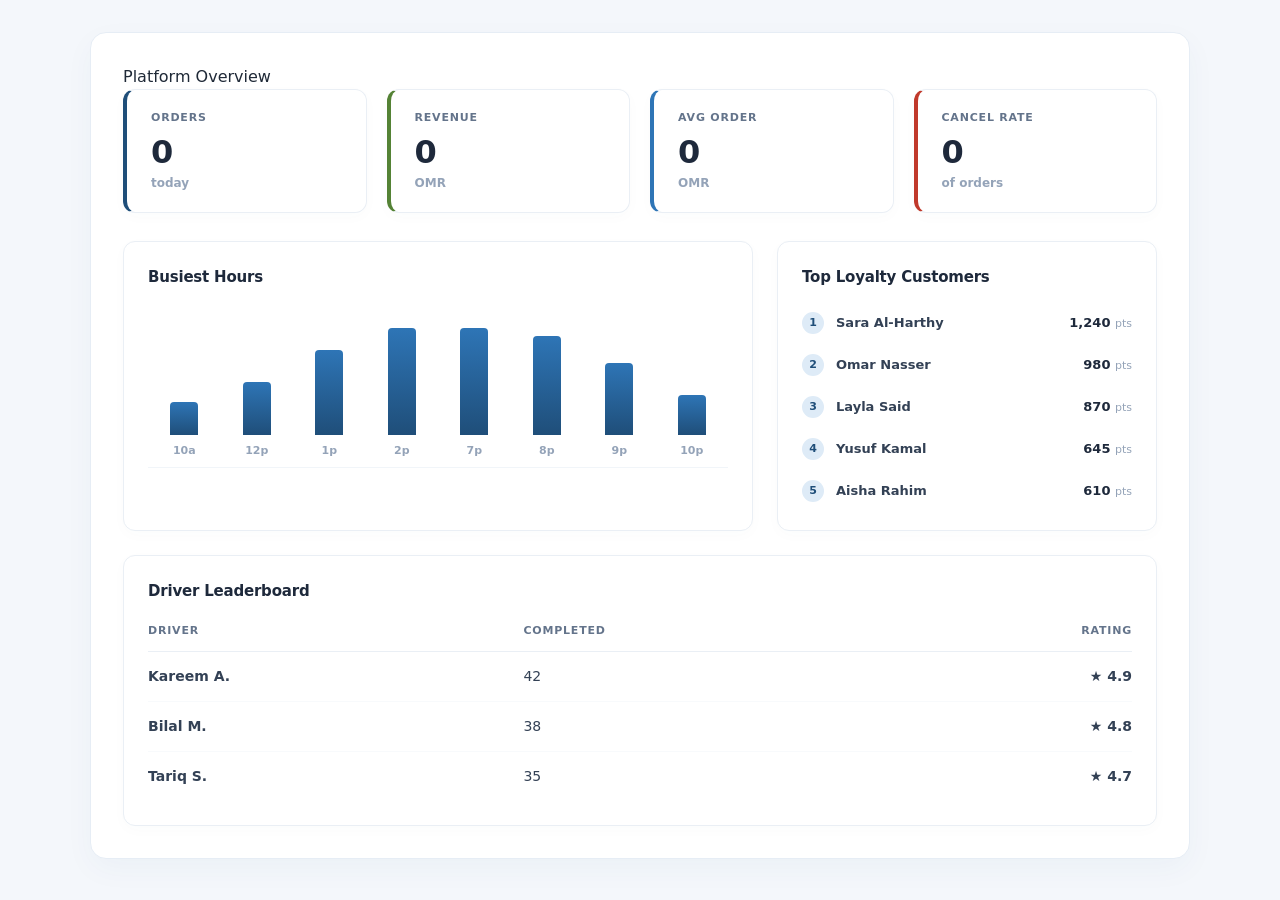
==== commit a08b1a47: "adding new code" ====
--- a/HTML/admin.html
+++ b/HTML/admin.html
@@ -5,10 +5,9 @@
     <meta name="viewport" content="width=device-width, initial-scale=1.0">
     <title>Admin Dashboard - Codeline Eats</title>
     <link rel="stylesheet" href="style.css">
-    <script src="script.js" defer></script>
+    <script type="module" src="admin.js"></script>
 </head>
 <body class="admin-body">
-
 
     <main class="container admin-container">
         <div class="endpoint-badge">Platform Overview</div>
@@ -16,23 +15,21 @@
             <div class="metric-card metric-card--orders">
                 <span class="metric-title">ORDERS</span>
                 <div class="metric-value-row">
-                    <span class="metric-number">128</span>
-                </div>
+                <span id="metric-orders" class="metric-number">0</span>                </div>
                 <span class="metric-sub">today</span>
             </div>
 
             <div class="metric-card metric-card--revenue">
                 <span class="metric-title">REVENUE</span>
                 <div class="metric-value-row">
-                    <span class="metric-number">342.5</span>
-                </div>
+                <span id="metric-revenue" class="metric-number">0</span>                </div>
                 <span class="metric-sub">OMR</span>
             </div>
 
             <div class="metric-card metric-card--avg">
                 <span class="metric-title">AVG ORDER</span>
                 <div class="metric-value-row">
-                    <span class="metric-number">2.67</span>
+                <span id="metric-average" class="metric-number">0</span>
                 </div>
                 <span class="metric-sub">OMR</span>
             </div>
@@ -40,7 +37,7 @@
             <div class="metric-card metric-card--cancel">
                 <span class="metric-title">CANCEL RATE</span>
                 <div class="metric-value-row">
-                    <span class="metric-number">4.2%</span>
+                <span id="metric-cancel" class="metric-number">0</span>
                 </div>
                 <span class="metric-sub">of orders</span>
             </div>
@@ -88,8 +85,7 @@
 
             <div class="admin-panel loyalty-panel">
                 <h3 class="panel-title">Top Loyalty Customers</h3>
-                <ul class="loyalty-list">
-                    <li class="loyalty-row">
+                    <ul id="top-loyalty-list" class="loyalty-list">                    <li class="loyalty-row">
                         <div class="customer-info">
                             <span class="rank-badge">1</span>
                             <span class="customer-name">Sara Al-Harthy</span>
--- a/HTML/style.css
+++ b/HTML/style.css
@@ -1,5 +1,27 @@
 
 :root {
+    --bg:#f8fafc;
+    --border-color:#E6EDF5;
+    --brand-blue:#1F4E79;
+    --accent-orange:#D35400;
+    --accent-hover:#A04000;
+    --text-main:#1A252F;
+    --text-muted:#64748B;
+    --success-green:#22c55e;
+    --radius-md:10px;
+    --radius-lg:16px;
+    --space-4:16px;
+    --bg: #f8fafc;
+    --border-color: #E6EDF5;
+    --brand-blue: #1F4E79;
+    --accent-orange: #D35400;
+    --accent-hover: #A04000;
+    --text-main: #1A252F;
+    --text-muted: #64748B;
+    --success-green: #22c55e;
+    --radius-md: 10px;
+    --radius-lg: 16px;
+    --space-4: 16px;
     --brand: #1e3a8a;
     --brand-tint: #eff6ff;
     --surface: #ffffff;
@@ -7,8 +29,6 @@
     --muted: #6b7280;
     --success: #22c55e;
     --danger: #ef4444;
-    
-    /* Border Radius & Font Tokens */
     --radius: 12px;
     --radius-sm: 6px;
     --radius-pill: 9999px;
@@ -29,12 +49,14 @@
     background-color: var(--bg);
     color: var(--ink);
     line-height: 1.5;
+    --bg:#f8fafc;
 }
 
 .container {
     max-width: 1120px;
     margin: 0 auto;
     padding: 0 var(--space-4);
+    --space-4:16px;
 }
 
 /*Restaurant css*/
@@ -349,228 +371,156 @@
 /*menu, cart and order css */
 .menu-header {
     background-color: var(--surface);
-    padding: 24px 0;
-    border-bottom: 1px solid #EAEFF5;
-    box-shadow: 0 4px 12px rgba(0, 0, 0, 0.01);
+    padding: 16px 20px;
+    border-radius: var(--radius-lg);
+    border: 1px solid var(--border-color);
+    margin-bottom: 20px;
 }
 
 .menu-header__wrapper {
     display: flex;
     align-items: center;
-    gap: var(--space-4);
+    gap: 16px;
 }
 
 .back-btn {
-    width: 40px;
-    height: 40px;
     background: var(--surface);
-    border: 1px solid #E2E8F0;
+    border: 1px solid var(--border-color);
+    color: var(--brand-blue);
+    padding: 6px 14px;
     border-radius: var(--radius-sm);
-    display: flex;
-    align-items: center;
-    justify-content: center;
+    font-weight: 700;
+    font-size: 13px;
     cursor: pointer;
-    font-size: var(--fs-body-lg);
-    font-weight: bold;
-    color: var(--brand);
-    transition: all 0.2s ease;
-}
-
-.back-btn:hover {
-    background-color: var(--brand-tint);
-    border-color: var(--brand);
-    transform: translateX(-2px);
 }
 
 .restaurant-meta h1 {
-    font-size: 24px;
-    font-weight: 800;
-    margin-bottom: 4px;
-    color: var(--ink);
-    letter-spacing: -0.5px;
+    font-size: 18px;
+    font-weight: 800;
+    color: #1A252F;
 }
 
 .restaurant-meta p {
-    font-size: var(--fs-body);
-    color: var(--muted);
-    font-weight: 500;
+    font-size: 12px;
+    color: var(--text-muted);
 }
 
 .star-rating {
-    color: #FFB300;
-    font-weight: 700;
-}
-
-/* ==========================================================================
-   Main Grid Layout
-   ========================================================================== */
+    color: #D35400;
+    font-weight: 700;
+}
+
+.dot {
+    margin: 0 4px;
+    color: #BDC3C7;
+}
+
+/* Workspace Grid Layout */
 .workspace-grid {
     display: grid;
-    grid-template-columns: 1fr 380px;
-    gap: var(--space-5);
-    margin-top: 32px;
+    grid-template-columns: 1fr 290px;
+    gap: 20px;
     align-items: start;
-    padding-bottom: 60px;
-}
-
-.section-title {
-    font-size: var(--fs-cap);
-    font-weight: 800;
-    letter-spacing: 1.5px;
-    color: var(--brand);
-    margin-bottom: var(--space-4);
-    text-transform: uppercase;
-    position: relative;
-    padding-left: 12px;
-}
-
-.section-title::before {
-    content: '';
-    position: absolute;
-    left: 0;
-    top: 2px;
-    bottom: 2px;
-    width: 3px;
-    background-color: var(--brand);
-    border-radius: var(--radius-pill);
-}
-
-/* ==========================================================================
-   Combos Section & Cards (Exact horizontal reference layout)
-   ========================================================================== */
+}
+
+.category-label {
+    font-size: 11px;
+    font-weight: 800;
+    letter-spacing: 1.2px;
+    color: var(--brand-blue);
+    margin: 16px 0 10px 0;
+    display: flex;
+    align-items: center;
+    gap: 8px;
+}
+
+.category-label::after {
+    content: "";
+    flex-grow: 1;
+    height: 1px;
+    background-color: #D6E4F0;
+}
+
+/* Combos Section */
 .combos-grid {
     display: grid;
     grid-template-columns: repeat(2, 1fr);
-    gap: var(--space-4);
-    margin-bottom: 40px;
+    gap: 14px;
 }
 
 .combo-card {
     background: var(--surface);
-    border: 1px solid #EAEFF5;
-    border-radius: var(--radius-lg);
-    padding: var(--space-4);
-    display: flex;
-    align-items: center;
-    gap: var(--space-4);
-    box-shadow: 0 4px 20px rgba(31, 78, 121, 0.02);
-    transition: transform 0.2s ease, box-shadow 0.2s ease;
-}
-
-.combo-card:hover {
-    transform: translateY(-2px);
-    box-shadow: 0 6px 24px rgba(31, 78, 121, 0.06);
-}
-
-.combo-card .item-thumb {
-    width: 64px;
-    height: 64px;
+    border: 1px solid var(--border-color);
+    border-radius: var(--radius-md);
+    padding: 14px;
+    display: flex;
+    flex-direction: column;
+    justify-content: space-between;
+    box-shadow: 0 2px 6px rgba(31, 78, 121, 0.02);
+    min-height:120px;
+}
+
+.combo-info h4 {
+    font-size: 14px;
+    font-weight: 800;
+    color: #1A252F;
+    margin-bottom: 2px;
+}
+
+.combo-price {
+    font-size: 14px;
+    font-weight: 800;
+    color: var(--accent-orange);
+    margin-bottom: 12px;
+}
+
+.btn-add-combo {
+    width: 100%;
+    background: var(--accent-orange);
+    color: var(--surface);
+    border: none;
+    padding: 7px 0;
     border-radius: var(--radius-sm);
-    flex-shrink: 0;
-}
-
-.pattern-diagonal {
-    background: repeating-linear-gradient(45deg, #FCEAE8, #FCEAE8 8px, #FADBD8 8px, #FADBD8 16px);
-}
-
-.pattern-tan {
-    background: repeating-linear-gradient(45deg, #FBF5E8, #FBF5E8 8px, #F7EBD3 8px, #F7EBD3 16px);
-}
-
-.combo-card .item-details {
-    display: flex;
-    flex-direction: column;
-    flex-grow: 1;
-    justify-content: center;
-}
-
-.combo-card .item-details h4 {
-    font-size: 15px;
-    font-weight: 700;
-    color: var(--ink);
-    margin-bottom: 2px;
-}
-
-.combo-card .item-details p {
+    font-weight: 700;
     font-size: 12px;
-    color: var(--muted);
-    margin-bottom: 6px;
-    line-height: 1.3;
-}
-
-.combo-card .price-tag {
-    font-size: 14px;
-    font-weight: 800;
-    color: var(--ink);
-}
-
-.combo-card .price-tag .currency {
-    font-size: var(--fs-cap);
-    font-weight: 500;
-}
-
-.combo-card .btn-add {
-    background: var(--brand-tint);
-    color: var(--brand);
-    border: 1px solid transparent;
-    padding: 6px 16px;
-    border-radius: var(--radius-pill);
-    font-size: var(--fs-cap);
-    font-weight: 700;
     cursor: pointer;
-    flex-shrink: 0;
-    transition: all 0.2s ease;
-}
-
-.combo-card .btn-add:hover {
-    background-color: var(--brand);
-    color: var(--surface);
-}
-
-/* ==========================================================================
-   Menu Stack Section & Rows
-   ========================================================================== */
+    text-align: center;
+}
+
+.btn-add-combo:hover {
+    background: var(--accent-hover);
+}
+
+/* Menu Stack */
 .menu-stack {
-    display: flex;
-    flex-direction: column;
-    background-color: var(--surface);
-    border-radius: var(--radius-lg);
+    background: var(--surface);
+    border-radius: var(--radius-md);
+    border: 1px solid var(--border-color);
     overflow: hidden;
-    border: 1px solid #EAEFF5;
-    box-shadow: 0 4px 20px rgba(31, 78, 121, 0.02);
+    box-shadow: 0 2px 6px rgba(31, 78, 121, 0.02);
 }
 
 .menu-row {
-    padding: var(--space-4);
-    display: flex;
-    align-items: center;
-    gap: var(--space-4);
-    border-bottom: 1px solid #F1F5F9;
-    transition: background-color 0.15s ease;
+    padding: 12px 14px;
+    display: flex;
+    align-items: center;
+    gap: 12px;
+    border-bottom: 1px solid #F0F4F8;
 }
 
 .menu-row:last-child {
     border-bottom: none;
 }
 
-.menu-row:hover {
-    background-color: #FAFCFF;
-}
-
 .menu-row--disabled {
-    background-color: #FAFAFA;
-}
-
-.menu-row--disabled .menu-row__info,
-.menu-row--disabled .menu-row__price {
-    opacity: 0.5;
+    opacity: 0.6;
 }
 
 .menu-row__thumb {
-    width: 48px;
-    height: 48px;
+    width: 36px;
+    height: 36px;
     border-radius: var(--radius-sm);
-    background: repeating-linear-gradient(45deg, #EAF2F8, #EAF2F8 6px, #DEEBF7 6px, #DEEBF7 12px);
+    background-color: #E8F0F8;
     flex-shrink: 0;
 }
 
@@ -579,293 +529,173 @@
 }
 
 .menu-row__info h4 {
-    font-size: 16px;
-    font-weight: 700;
-    color: var(--ink);
-    margin-bottom: 4px;
-    display: flex;
-    align-items: center;
-    gap: var(--space-2);
+    font-size: 13px;
+    font-weight: 700;
+    color: #1A252F;
 }
 
 .menu-row__info p {
+    font-size: 10px;
+    color: var(--text-muted);
+}
+
+.menu-row__price {
     font-size: 13px;
-    color: var(--muted);
-}
-
-.veg-indicator {
-    color: var(--success);
+    font-weight: 800;
+    color: var(--accent-orange);
+    min-width: 50px;
+    text-align: right;
+}
+
+/* Action Buttons & Stepper */
+.btn-add {
+    background: var(--accent-orange);
+    color: var(--surface);
+    border: none;
+    padding: 5px 14px;
+    border-radius: var(--radius-sm);
+    font-weight: 700;
     font-size: 11px;
-    font-weight: 700;
-    background: #E2F0D9;
-    padding: 2px 6px;
-    border-radius: 4px;
-}
-
-.menu-row__price {
-    font-size: 16px;
-    font-weight: 800;
-    color: var(--ink);
-    text-align: right;
-    min-width: 80px;
-    font-variant-numeric: tabular-nums;
-    margin-right: var(--space-2);
-}
-
-/* Stepper Component */
+    cursor: pointer;
+}
+
+.btn-add:hover {
+    background: var(--accent-hover);
+}
+
+.btn-out {
+    background: #E5E9EE;
+    color: #95A5A6;
+    border: none;
+    padding: 5px 12px;
+    border-radius: var(--radius-sm);
+    font-weight: 700;
+    font-size: 11px;
+    cursor: not-allowed;
+}
+
 .stepper {
     display: flex;
     align-items: center;
-    background: var(--brand);
-    color: var(--surface);
+    border: 1px solid var(--border-color);
     border-radius: var(--radius-sm);
-    box-shadow: 0 4px 12px rgba(31, 78, 121, 0.2);
+    background: var(--surface);
+    overflow: hidden;
 }
 
 .stepper-btn {
     background: none;
     border: none;
-    color: var(--surface);
-    width: 32px;
-    height: 36px;
-    font-size: 16px;
+    color: var(--brand-blue);
+    width: 22px;
+    height: 24px;
     font-weight: bold;
     cursor: pointer;
-    transition: background-color 0.2s ease;
-}
-
-.stepper-btn:hover {
-    background-color: rgba(255, 255, 255, 0.15);
 }
 
 .stepper-value {
-    font-size: var(--fs-body);
-    font-weight: 700;
-    min-width: 20px;
-    text-align: center;
-    font-variant-numeric: tabular-nums;
-}
-
-.btn-add {
-    background: var(--brand-tint);
-    color: var(--brand);
-    border: 1px solid transparent;
-    padding: 8px 16px;
-    border-radius: var(--radius-sm);
-    font-size: var(--fs-body);
-    font-weight: 700;
-    cursor: pointer;
-    transition: all 0.2s ease;
-}
-
-.btn-add:hover {
-    background-color: var(--brand);
-    color: var(--surface);
-    box-shadow: 0 4px 12px rgba(31, 78, 121, 0.15);
-}
-
-.btn-out {
-    background: #F1F5F9;
-    color: #94A3B8;
-    border: none;
-    padding: 8px 14px;
-    border-radius: var(--radius-sm);
-    font-size: var(--fs-cap);
-    font-weight: 700;
-    cursor: not-allowed;
-}
-
-/* ==========================================================================
-   Cart Sidebar Component
-   ========================================================================== */
+    font-size: 12px;
+    font-weight: 800;
+    padding: 0 6px;
+    color: #1A252F;
+}
+
+/* Cart Sidebar */
 .cart-card {
     background: var(--surface);
-    border: 1px solid #EAEFF5;
-    border-radius: var(--radius-lg);
-    padding: var(--space-5);
-    box-shadow: 0 10px 30px rgba(31, 78, 121, 0.04);
-    position: sticky;
-    top: 32px;
-}
-
-.cart-title-bar {
+    border: 1px solid var(--border-color);
+    border-radius: var(--radius-md);
+    padding: 16px;
+    box-shadow: 0 2px 8px rgba(31, 78, 121, 0.03);
+}
+
+.cart-card h2 {
+    font-size: 15px;
+    font-weight: 800;
+    margin-bottom: 12px;
+    color: #1A252F;
+}
+
+.cart-items-list {
+    display: flex;
+    flex-direction: column;
+    gap: 8px;
+    font-size: 12px;
+}
+
+.cart-line-row {
     display: flex;
     justify-content: space-between;
     align-items: center;
-    margin-bottom: var(--space-4);
-    padding-bottom: var(--space-3);
-    border-bottom: 2px solid var(--bg);
-}
-
-.cart-title-bar h2 {
-    font-size: 18px;
-    font-weight: 800;
-    color: var(--ink);
-    letter-spacing: -0.3px;
-}
-
-.cart-count {
-    background: var(--accent);
-    color: var(--surface);
-    font-size: var(--fs-cap);
-    font-weight: 700;
-    width: 22px;
-    height: 22px;
-    border-radius: var(--radius-pill);
-    display: flex;
-    align-items: center;
-    justify-content: center;
-}
-
-.cart-items-list {
-    display: flex;
-    flex-direction: column;
-    gap: var(--space-4);
-    margin-bottom: var(--space-4);
-}
-
-.cart-line-row {
-    display: flex;
-    justify-content: space-between;
-    align-items: center;
-    font-size: var(--fs-body);
-}
-
-.cart-item-meta h5 {
-    font-size: var(--fs-body-lg);
-    font-weight: 700;
-    color: var(--ink);
-    margin-bottom: 2px;
-}
-
-.cart-item-meta p {
-    font-size: var(--fs-cap);
-    color: var(--muted);
-    font-weight: 500;
-}
-
-.cart-qty-val {
-    font-size: var(--fs-body);
-    font-weight: 700;
-    color: var(--brand);
-    background-color: var(--brand-tint);
-    padding: 2px 6px;
-    border-radius: 4px;
-    margin-right: var(--space-3);
-    font-variant-numeric: tabular-nums;
+}
+
+.cart-item-name {
+    color: var(--text-main);
+    font-weight: 600;
 }
 
 .cart-line-total {
-    font-size: var(--fs-body-lg);
-    font-weight: 700;
-    color: var(--ink);
-    min-width: 65px;
-    text-align: right;
-    display: inline-block;
-    font-variant-numeric: tabular-nums;
+    font-weight: 700;
+    color: #1A252F;
 }
 
 .summary-divider {
     border: none;
-    border-top: 1px solid #E2E8F0;
-    margin: var(--space-3) 0;
-}
-
-.summary-divider--dashed {
-    border-top: 2px dashed #E2E8F0;
-    margin: var(--space-4) 0;
+    border-top: 1px dashed var(--border-color);
+    margin: 12px 0;
 }
 
 .ledger-row {
     display: flex;
     justify-content: space-between;
-    font-size: var(--fs-body);
-    color: var(--muted);
-    margin-bottom: var(--space-2);
-    font-weight: 500;
-}
-
-.ledger-row span:last-child {
-    font-variant-numeric: tabular-nums;
+    font-size: 12px;
+    color: var(--text-muted);
+    margin-bottom: 4px;
 }
 
 .ledger-row--total {
-    font-size: var(--fs-body-lg);
-    font-weight: 700;
-    color: var(--ink);
-    margin-top: var(--space-1);
-}
-
-.ledger-row--total .total-val {
-    font-size: 20px;
-    color: var(--ink);
-    font-weight: 900;
-    font-variant-numeric: tabular-nums;
+    font-size: 14px;
+    font-weight: 800;
+    color: #1A252F;
+    margin-top: 8px;
+}
+
+.total-val {
+    color: var(--accent-orange);
 }
 
 .btn-order {
     width: 100%;
-    background: var(--accent);
+    background: var(--accent-orange);
     color: var(--surface);
     border: none;
-    padding: 16px 0;
-    border-radius: var(--radius);
-    font-size: 16px;
-    font-weight: 700;
+    padding: 10px 0;
+    border-radius: var(--radius-sm);
+    font-size: 13px;
+    font-weight: 800;
     cursor: pointer;
-    margin-bottom: var(--space-3);
-    box-shadow: 0 4px 14px rgba(197, 90, 17, 0.25);
-    transition: all 0.2s ease;
+    margin: 12px 0 6px 0;
 }
 
 .btn-order:hover {
-    background-color: #A64B0E;
-    transform: translateY(-1px);
-    box-shadow: 0 6px 20px rgba(197, 90, 17, 0.35);
-}
-
-.btn-order:active {
-    transform: translateY(1px);
+    background: var(--accent-hover);
 }
 
 .min-order-status {
     text-align: center;
-    font-size: var(--fs-cap);
-    font-weight: 700;
-    color: var(--success);
-    background-color: #E2F0D9;
-    padding: 6px;
-    border-radius: var(--radius-sm);
-}
-
-/* ==========================================================================
-   Responsive Breakpoints
-   ========================================================================== */
-@media (max-width: 992px) {
+    font-size: 10px;
+    font-weight: 700;
+    color: var(--success-green);
+}
+
+/*responsive*/
+
+@media (max-width: 768px) {
     .workspace-grid {
         grid-template-columns: 1fr;
-        gap: var(--space-5);
-    }
-    .cart-card {
-        position: static;
-    }
-}
-
-@media (max-width: 576px) {
+    }
     .combos-grid {
         grid-template-columns: 1fr;
-    }
-    .menu-row {
-        flex-wrap: wrap;
-    }
-    .stepper, .menu-row .btn-add, .btn-out {
-        margin-left: auto;
-        margin-top: var(--space-2);
-        width: 100%;
-        justify-content: center;
-    }
-    .stepper-btn {
-        flex-grow: 1;
     }
 }
 
